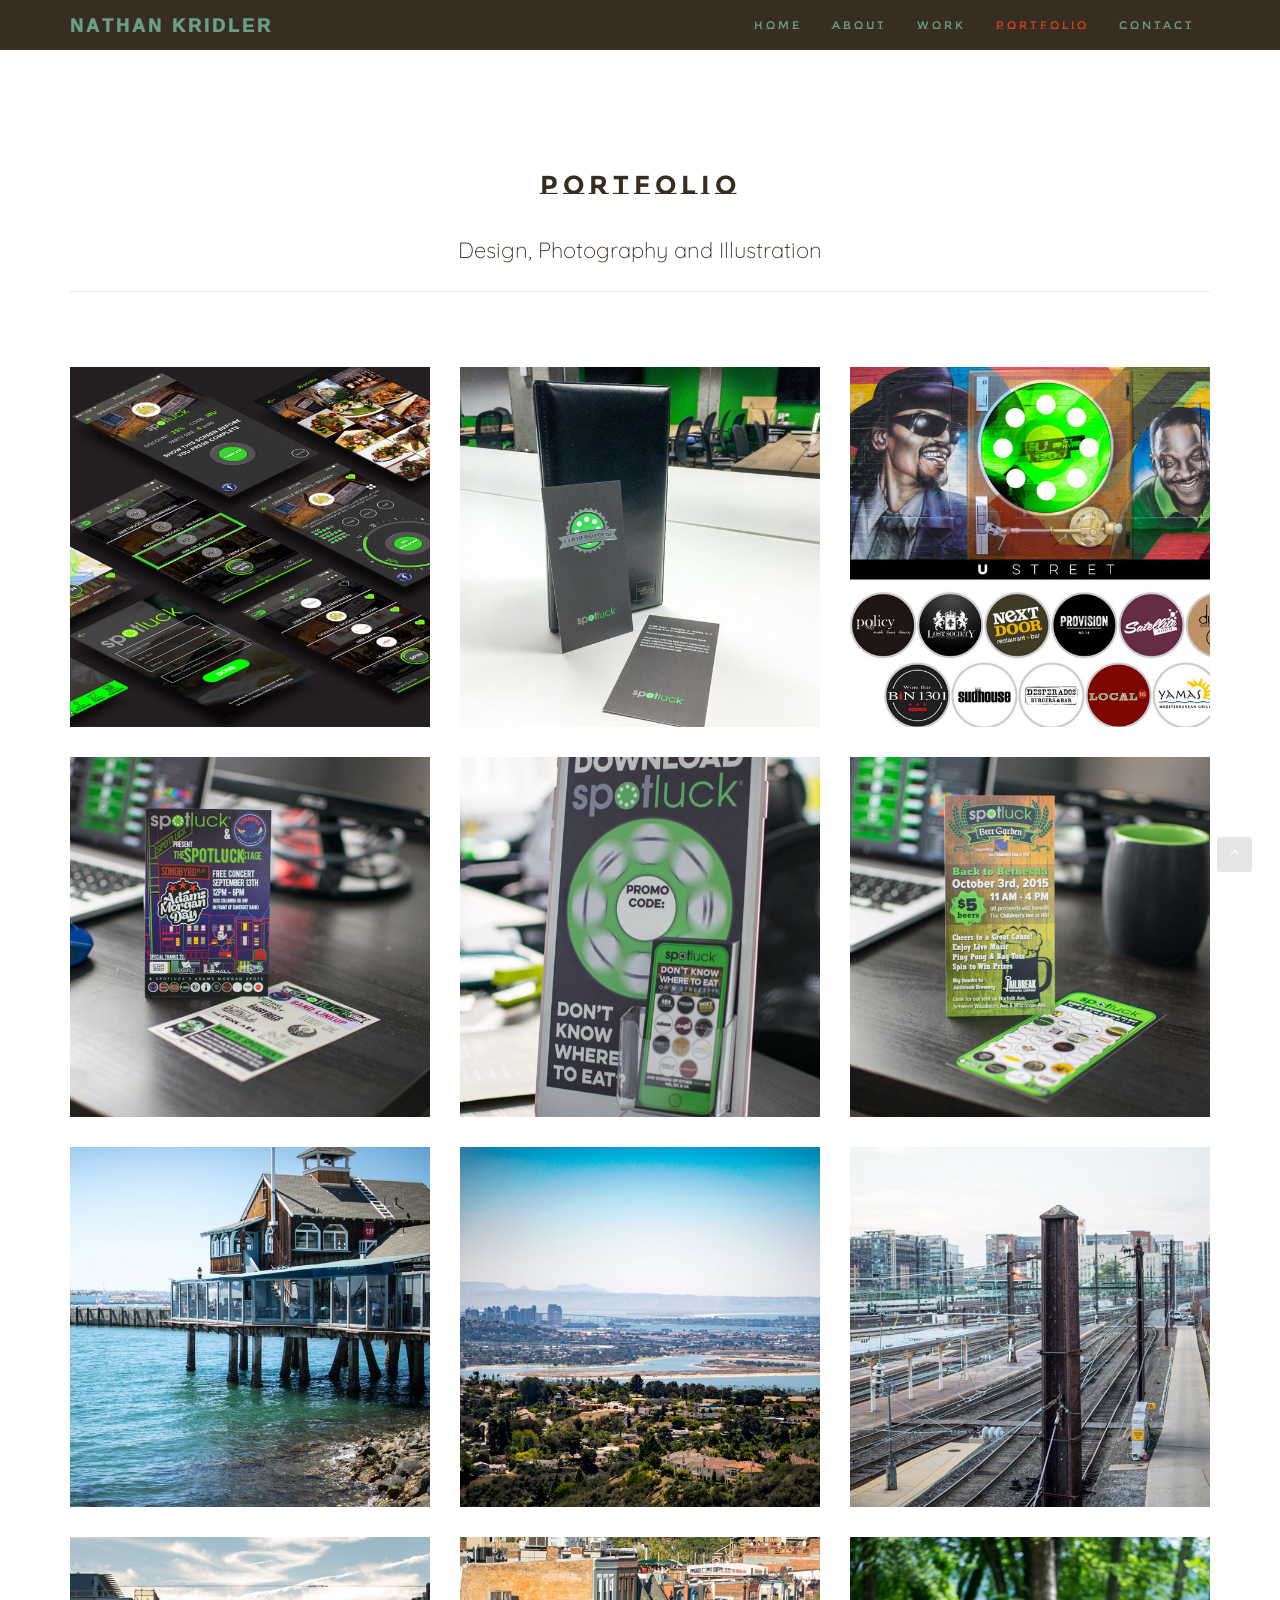
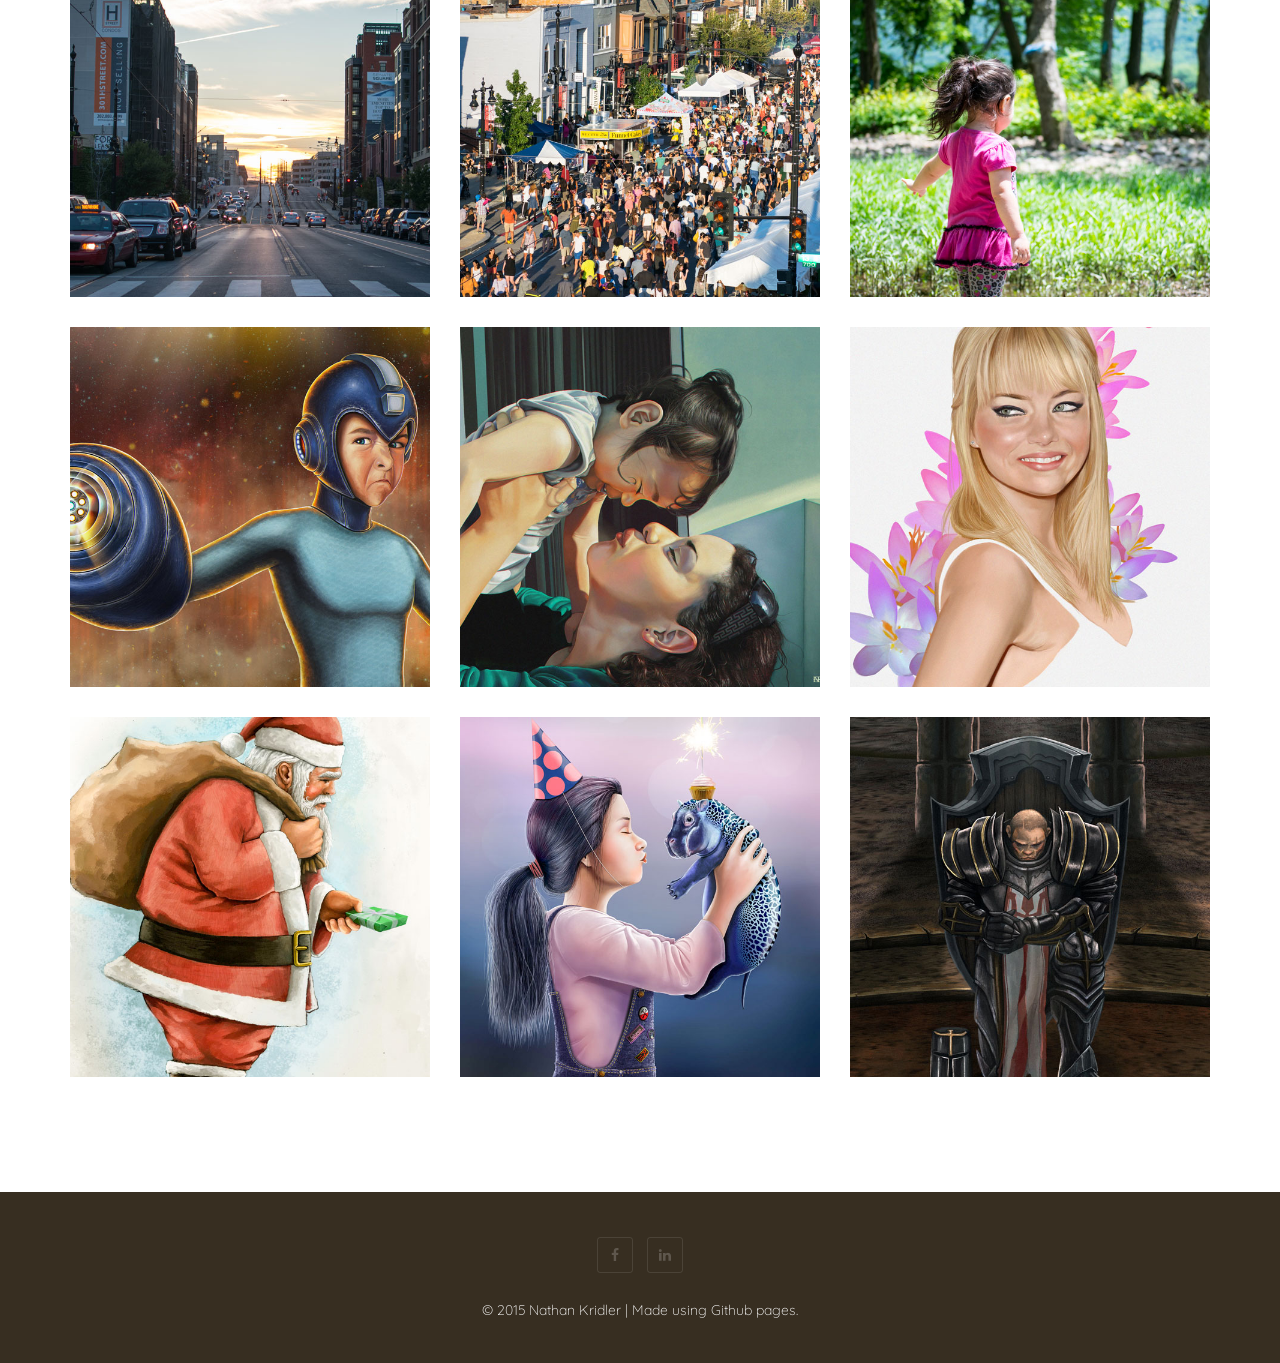
==== index.html @ 8529831c "update" ====
<!DOCTYPE html>
<html lang="en">
<head>
	<meta charset="UTF-8">
	<meta name="viewport" content="width=device-width, initial-scale=1.0">
	<meta name="description" content="">
	<meta name="author" content="">

	<title>Nathan Kridler – Creative Director</title>

	<!-- CSS -->
	<link href="assets/bootstrap/css/bootstrap.min.css" rel="stylesheet" media="screen">
  <link href="assets/css/lightbox.css" rel="stylesheet" media="screen">
	<link href="assets/css/font-awesome.min.css" rel="stylesheet" media="screen">
	<link href="assets/css/simple-line-icons.css" rel="stylesheet" media="screen">
	<link href="assets/css/animate.css" rel="stylesheet">
	
    
	<!-- Custom styles CSS -->
	<link href="assets/css/style.css" rel="stylesheet" media="screen">
  <script src="assets/js/modernizr.custom.js"></script>
    
    </style>   
</head>
<body>

	<!-- Preloader -->

	<div id="preloader">
		<div id="status"></div>
	</div>

	<!-- Home start -->


	<!-- Home end -->

	<!-- Navigation start -->

	<header class="header">

		<nav class="navbar navbar-custom" role="navigation">

			<div class="container">

				<div class="navbar-header">
					<button type="button" class="navbar-toggle" data-toggle="collapse" data-target="#custom-collapse">
						<span class="sr-only">Toggle navigation</span>
						<span class="icon-bar"></span>
						<span class="icon-bar"></span>
						<span class="icon-bar"></span>
					</button>
					<a class="navbar-brand" href="index.html">Nathan Kridler</a>
				</div>

				<div class="collapse navbar-collapse" id="custom-collapse">
					<ul class="nav navbar-nav navbar-right">
						<li><a href="index.html#home">Home</a></li>
                        <li><a href="index.html#services">About</a></li>
                        <li><a href="index.html#work">Work</a></li>
                        <li><a href="#portfolio">Portfolio</a></li>
                        <li><a href="index.html#calltoaction">Contact</a></li>
					</ul>
				</div>

			</div><!-- .container -->

		</nav>

	</header>

	<!-- Navigation end -->

    <!-- Body start -->
<section id="portfolio" class="pfblock">
        <div class="container">
            <div class="row">
                <div class="col-lg-12 text-center">
                    <h2 class="pfblock-title">Portfolio</h2>
                    <div class="pfblock-header wow fadeInUp">
                        <div class="pfblock-subtitle">
                            Design, Photography and Illustration    
                        </div>
                        <hr class="star-primary">
                    </div>
                </div>

            </div>
        </div>    
        <div class="container">
            <div class="row">
              <div class="col-xs-12 col-sm-6 col-md-4 portfolio">
                <a href="/assets/images/design-1.jpg" data-lightbox="gallery">
                <img src="/assets/images/design-1_thumbnail.jpg"></a>
              </div>
              <div class="col-xs-12 col-sm-6 col-md-4 portfolio">  
              <a href="/assets/images/design-2.jpg" data-lightbox="gallery">
                <img src="/assets/images/design-2_thumbnail.jpg"></a>
              </div>  
              <div class="col-xs-12 col-sm-6 col-md-4 portfolio">  
                <a href="/assets/images/design-3.jpg" data-lightbox="gallery">
                <img src="/assets/images/design-3_thumbnail.jpg"></a>
              </div>  
              <div class="col-xs-12 col-sm-6 col-md-4 portfolio">  
                <a href="/assets/images/design-4.jpg" data-lightbox="gallery">
                <img src="/assets/images/design-4_thumbnail.jpg"></a>
              </div>
              <div class="col-xs-12 col-sm-6 col-md-4 portfolio">
                <a href="/assets/images/design-5.jpg" data-lightbox="gallery">
                <img src="/assets/images/design-5_thumbnail.jpg"></a>
              </div>
              <div class="col-xs-12 col-sm-6 col-md-4 portfolio">
                <a href="/assets/images/design-6.jpg" data-lightbox="gallery">
                <img src="/assets/images/design-6_thumbnail.jpg"></a>
              </div>
              <div class="col-xs-12 col-sm-6 col-md-4 portfolio">
                <a href="/assets/images/photo-1.jpg" data-lightbox="gallery">
                <img src="/assets/images/photo-1_thumbnail.jpg"></a>
               </div> 
               <div class="col-xs-12 col-sm-6 col-md-4 portfolio">
                <a href="/assets/images/photo-2.jpg" data-lightbox="gallery">
                <img src="/assets/images/photo-2_thumbnail.jpg"></a>
               </div>
               <div class="col-xs-12 col-sm-6 col-md-4 portfolio">
               <a href="/assets/images/photo-3.jpg" data-lightbox="gallery">
               <img src="/assets/images/photo-3_thumbnail.jpg"></a>
               </div>
               <div class="col-xs-12 col-sm-6 col-md-4 portfolio">
                <a href="/assets/images/photo-4.jpg" data-lightbox="gallery">
                <img src="/assets/images/photo-4_thumbnail.jpg"></a>
               </div>
               <div class="col-xs-12 col-sm-6 col-md-4 portfolio">
                <a href="/assets/images/photo-5.jpg" data-lightbox="gallery">
                <img src="/assets/images/photo-5_thumbnail.jpg"></a>
                </div>
                <div class="col-xs-12 col-sm-6 col-md-4 portfolio">
                <a href="/assets/images/photo-6.jpg" data-lightbox="gallery">
                <img src="/assets/images/photo-6_thumbnail.jpg"></a>
                </div>
                <div class="col-xs-12 col-sm-6 col-md-4 portfolio">
                <a href="/assets/images/illustration-1.jpg" data-lightbox="gallery">
                <img src="/assets/images/illustration-1_thumbnail.jpg"></a>
                </div>
                <div class="col-xs-12 col-sm-6 col-md-4 portfolio">
                <a href="/assets/images/illustration-2.jpg" data-lightbox="gallery">
                <img src="/assets/images/illustration-2_thumbnail.jpg"></a>
                </div>
                <div class="col-xs-12 col-sm-6 col-md-4 portfolio">
                <a href="/assets/images/illustration-3.jpg" data-lightbox="gallery">
                <img src="/assets/images/illustration-3_thumbnail.jpg"></a>
                </div>
                <div class="col-xs-12 col-sm-6 col-md-4 portfolio">
                <a href="/assets/images/illustration-4.jpg" data-lightbox="gallery">
                <img src="/assets/images/illustration-4_thumbnail.jpg"></a>
                </div>
                <div class="col-xs-12 col-sm-6 col-md-4 portfolio">
                <a href="/assets/images/illustration-5.jpg" data-lightbox="gallery">
                <img src="/assets/images/illustration-5_thumbnail.jpg"></a>
                </div>
                <div class="col-xs-12 col-sm-6 col-md-4 portfolio">
                <a href="/assets/images/illustration-6.jpg" data-lightbox="gallery">
                <img src="/assets/images/illustration-6_thumbnail.jpg"></a>
                </div>
              </div>
            </div>  
        </div>
</section> 
    <!-- Body end -->
	<!-- Footer start -->

	<footer id="footer">
		<div class="container">
			<div class="row">

				<div class="col-sm-12">

					<ul class="social-links">
						<li><a href="https://www.facebook.com/nathan.kridler" class="wow fadeInUp"target="blank"><i class="fa fa-facebook"></i></a></li>
						<li><a href="https://www.linkedin.com/pub/nathan-kridler/31/a87/1a7" class="wow fadeInUp" data-wow-delay=".1s" target="blank"><i class="fa fa-linkedin"></i></a></li>
						
				    </ul>

					
                    <p class="copyright">
                        © 2015 Nathan Kridler | Made using Github pages. 
					</p>

				</div>

			</div><!-- .row -->
		</div><!-- .container -->
	</footer>

	<!-- Footer end -->

	<!-- Scroll to top -->

	<div class="scroll-up">
		<a href="#portfolio"><i class="fa fa-angle-up"></i></a>
	</div>
    
    <!-- Scroll to top end-->

	<!-- Javascript files -->
    
	<script src="assets/js/jquery-1.11.1.min.js"></script>
	<script src="assets/bootstrap/js/bootstrap.min.js"></script>
	<script src="assets/js/jquery.parallax-1.1.3.js"></script>
	<script src="assets/js/imagesloaded.pkgd.js"></script>
	<script src="assets/js/jquery.sticky.js"></script>
	<script src="assets/js/smoothscroll.js"></script>
	<script src="assets/js/wow.min.js"></script>
  <script src="assets/js/jquery.easypiechart.js"></script>
  <script src="assets/js/waypoints.min.js"></script>
  <script src="assets/js/jquery.cbpQTRotator.js"></script>
	<script src="assets/js/custom.js"></script>
  <script src="assets/js/lightbox.js"></script>
    
</body>
</html>
---- assets/css/simple-line-icons.css ----
@font-face {
	font-family: 'Simple-Line-Icons';
	src:url('../fonts/Simple-Line-Icons.eot');
	src:url('../fonts/Simple-Line-Icons.eot?#iefix') format('embedded-opentype'),
		url('../fonts/Simple-Line-Icons.woff') format('woff'),
		url('../fonts/Simple-Line-Icons.ttf') format('truetype'),
		url('../fonts/Simple-Line-Icons.svg#Simple-Line-Icons') format('svg');
	font-weight: normal;
	font-style: normal;
}

/* Use the following CSS code if you want to use data attributes for inserting your icons */
[data-icon]:before {
	font-family: 'Simple-Line-Icons';
	content: attr(data-icon);
	speak: none;
	font-weight: normal;
	font-variant: normal;
	text-transform: none;
	line-height: 1;
	-webkit-font-smoothing: antialiased;
	-moz-osx-font-smoothing: grayscale;
}

/* Use the following CSS code if you want to have a class per icon */
/*
Instead of a list of all class selectors,
you can use the generic selector below, but it's slower:
[class*="icon-"] {
*/
.icon-user-female, .icon-user-follow, .icon-user-following, .icon-user-unfollow, .icon-trophy, .icon-screen-smartphone, .icon-screen-desktop, .icon-plane, .icon-notebook, .icon-moustache, .icon-mouse, .icon-magnet, .icon-energy, .icon-emoticon-smile, .icon-disc, .icon-cursor-move, .icon-crop, .icon-credit-card, .icon-chemistry, .icon-user, .icon-speedometer, .icon-social-youtube, .icon-social-twitter, .icon-social-tumblr, .icon-social-facebook, .icon-social-dropbox, .icon-social-dribbble, .icon-shield, .icon-screen-tablet, .icon-magic-wand, .icon-hourglass, .icon-graduation, .icon-ghost, .icon-game-controller, .icon-fire, .icon-eyeglasses, .icon-envelope-open, .icon-envelope-letter, .icon-bell, .icon-badge, .icon-anchor, .icon-wallet, .icon-vector, .icon-speech, .icon-puzzle, .icon-printer, .icon-present, .icon-playlist, .icon-pin, .icon-picture, .icon-map, .icon-layers, .icon-handbag, .icon-globe-alt, .icon-globe, .icon-frame, .icon-folder-alt, .icon-film, .icon-feed, .icon-earphones-alt, .icon-earphones, .icon-drop, .icon-drawer, .icon-docs, .icon-directions, .icon-direction, .icon-diamond, .icon-cup, .icon-compass, .icon-call-out, .icon-call-in, .icon-call-end, .icon-calculator, .icon-bubbles, .icon-briefcase, .icon-book-open, .icon-basket-loaded, .icon-basket, .icon-bag, .icon-action-undo, .icon-action-redo, .icon-wrench, .icon-umbrella, .icon-trash, .icon-tag, .icon-support, .icon-size-fullscreen, .icon-size-actual, .icon-shuffle, .icon-share-alt, .icon-share, .icon-rocket, .icon-question, .icon-pie-chart, .icon-pencil, .icon-note, .icon-music-tone-alt, .icon-music-tone, .icon-microphone, .icon-loop, .icon-logout, .icon-login, .icon-list, .icon-like, .icon-home, .icon-grid, .icon-graph, .icon-equalizer, .icon-dislike, .icon-cursor, .icon-control-start, .icon-control-rewind, .icon-control-play, .icon-control-pause, .icon-control-forward, .icon-control-end, .icon-calendar, .icon-bulb, .icon-bar-chart, .icon-arrow-up, .icon-arrow-right, .icon-arrow-left, .icon-arrow-down, .icon-ban, .icon-bubble, .icon-camcorder, .icon-camera, .icon-check, .icon-clock, .icon-close, .icon-cloud-download, .icon-cloud-upload, .icon-doc, .icon-envelope, .icon-eye, .icon-flag, .icon-folder, .icon-heart, .icon-info, .icon-key, .icon-link, .icon-lock, .icon-lock-open, .icon-magnifier, .icon-magnifier-add, .icon-magnifier-remove, .icon-paper-clip, .icon-paper-plane, .icon-plus, .icon-pointer, .icon-power, .icon-refresh, .icon-reload, .icon-settings, .icon-star, .icon-symbol-female, .icon-symbol-male, .icon-target, .icon-volume-1, .icon-volume-2, .icon-volume-off, .icon-users {
	font-family: 'Simple-Line-Icons';
	speak: none;
	font-style: normal;
	font-weight: normal;
	font-variant: normal;
	text-transform: none;
	line-height: 1;
	-webkit-font-smoothing: antialiased;
}
.icon-user-female:before {
	content: "\e000";
}
.icon-user-follow:before {
	content: "\e002";
}
.icon-user-following:before {
	content: "\e003";
}
.icon-user-unfollow:before {
	content: "\e004";
}
.icon-trophy:before {
	content: "\e006";
}
.icon-screen-smartphone:before {
	content: "\e010";
}
.icon-screen-desktop:before {
	content: "\e011";
}
.icon-plane:before {
	content: "\e012";
}
.icon-notebook:before {
	content: "\e013";
}
.icon-moustache:before {
	content: "\e014";
}
.icon-mouse:before {
	content: "\e015";
}
.icon-magnet:before {
	content: "\e016";
}
.icon-energy:before {
	content: "\e020";
}
.icon-emoticon-smile:before {
	content: "\e021";
}
.icon-disc:before {
	content: "\e022";
}
.icon-cursor-move:before {
	content: "\e023";
}
.icon-crop:before {
	content: "\e024";
}
.icon-credit-card:before {
	content: "\e025";
}
.icon-chemistry:before {
	content: "\e026";
}
.icon-user:before {
	content: "\e005";
}
.icon-speedometer:before {
	content: "\e007";
}
.icon-social-youtube:before {
	content: "\e008";
}
.icon-social-twitter:before {
	content: "\e009";
}
.icon-social-tumblr:before {
	content: "\e00a";
}
.icon-social-facebook:before {
	content: "\e00b";
}
.icon-social-dropbox:before {
	content: "\e00c";
}
.icon-social-dribbble:before {
	content: "\e00d";
}
.icon-shield:before {
	content: "\e00e";
}
.icon-screen-tablet:before {
	content: "\e00f";
}
.icon-magic-wand:before {
	content: "\e017";
}
.icon-hourglass:before {
	content: "\e018";
}
.icon-graduation:before {
	content: "\e019";
}
.icon-ghost:before {
	content: "\e01a";
}
.icon-game-controller:before {
	content: "\e01b";
}
.icon-fire:before {
	content: "\e01c";
}
.icon-eyeglasses:before {
	content: "\e01d";
}
.icon-envelope-open:before {
	content: "\e01e";
}
.icon-envelope-letter:before {
	content: "\e01f";
}
.icon-bell:before {
	content: "\e027";
}
.icon-badge:before {
	content: "\e028";
}
.icon-anchor:before {
	content: "\e029";
}
.icon-wallet:before {
	content: "\e02a";
}
.icon-vector:before {
	content: "\e02b";
}
.icon-speech:before {
	content: "\e02c";
}
.icon-puzzle:before {
	content: "\e02d";
}
.icon-printer:before {
	content: "\e02e";
}
.icon-present:before {
	content: "\e02f";
}
.icon-playlist:before {
	content: "\e030";
}
.icon-pin:before {
	content: "\e031";
}
.icon-picture:before {
	content: "\e032";
}
.icon-map:before {
	content: "\e033";
}
.icon-layers:before {
	content: "\e034";
}
.icon-handbag:before {
	content: "\e035";
}
.icon-globe-alt:before {
	content: "\e036";
}
.icon-globe:before {
	content: "\e037";
}
.icon-frame:before {
	content: "\e038";
}
.icon-folder-alt:before {
	content: "\e039";
}
.icon-film:before {
	content: "\e03a";
}
.icon-feed:before {
	content: "\e03b";
}
.icon-earphones-alt:before {
	content: "\e03c";
}
.icon-earphones:before {
	content: "\e03d";
}
.icon-drop:before {
	content: "\e03e";
}
.icon-drawer:before {
	content: "\e03f";
}
.icon-docs:before {
	content: "\e040";
}
.icon-directions:before {
	content: "\e041";
}
.icon-direction:before {
	content: "\e042";
}
.icon-diamond:before {
	content: "\e043";
}
.icon-cup:before {
	content: "\e044";
}
.icon-compass:before {
	content: "\e045";
}
.icon-call-out:before {
	content: "\e046";
}
.icon-call-in:before {
	content: "\e047";
}
.icon-call-end:before {
	content: "\e048";
}
.icon-calculator:before {
	content: "\e049";
}
.icon-bubbles:before {
	content: "\e04a";
}
.icon-briefcase:before {
	content: "\e04b";
}
.icon-book-open:before {
	content: "\e04c";
}
.icon-basket-loaded:before {
	content: "\e04d";
}
.icon-basket:before {
	content: "\e04e";
}
.icon-bag:before {
	content: "\e04f";
}
.icon-action-undo:before {
	content: "\e050";
}
.icon-action-redo:before {
	content: "\e051";
}
.icon-wrench:before {
	content: "\e052";
}
.icon-umbrella:before {
	content: "\e053";
}
.icon-trash:before {
	content: "\e054";
}
.icon-tag:before {
	content: "\e055";
}
.icon-support:before {
	content: "\e056";
}
.icon-size-fullscreen:before {
	content: "\e057";
}
.icon-size-actual:before {
	content: "\e058";
}
.icon-shuffle:before {
	content: "\e059";
}
.icon-share-alt:before {
	content: "\e05a";
}
.icon-share:before {
	content: "\e05b";
}
.icon-rocket:before {
	content: "\e05c";
}
.icon-question:before {
	content: "\e05d";
}
.icon-pie-chart:before {
	content: "\e05e";
}
.icon-pencil:before {
	content: "\e05f";
}
.icon-note:before {
	content: "\e060";
}
.icon-music-tone-alt:before {
	content: "\e061";
}
.icon-music-tone:before {
	content: "\e062";
}
.icon-microphone:before {
	content: "\e063";
}
.icon-loop:before {
	content: "\e064";
}
.icon-logout:before {
	content: "\e065";
}
.icon-login:before {
	content: "\e066";
}
.icon-list:before {
	content: "\e067";
}
.icon-like:before {
	content: "\e068";
}
.icon-home:before {
	content: "\e069";
}
.icon-grid:before {
	content: "\e06a";
}
.icon-graph:before {
	content: "\e06b";
}
.icon-equalizer:before {
	content: "\e06c";
}
.icon-dislike:before {
	content: "\e06d";
}
.icon-cursor:before {
	content: "\e06e";
}
.icon-control-start:before {
	content: "\e06f";
}
.icon-control-rewind:before {
	content: "\e070";
}
.icon-control-play:before {
	content: "\e071";
}
.icon-control-pause:before {
	content: "\e072";
}
.icon-control-forward:before {
	content: "\e073";
}
.icon-control-end:before {
	content: "\e074";
}
.icon-calendar:before {
	content: "\e075";
}
.icon-bulb:before {
	content: "\e076";
}
.icon-bar-chart:before {
	content: "\e077";
}
.icon-arrow-up:before {
	content: "\e078";
}
.icon-arrow-right:before {
	content: "\e079";
}
.icon-arrow-left:before {
	content: "\e07a";
}
.icon-arrow-down:before {
	content: "\e07b";
}
.icon-ban:before {
	content: "\e07c";
}
.icon-bubble:before {
	content: "\e07d";
}
.icon-camcorder:before {
	content: "\e07e";
}
.icon-camera:before {
	content: "\e07f";
}
.icon-check:before {
	content: "\e080";
}
.icon-clock:before {
	content: "\e081";
}
.icon-close:before {
	content: "\e082";
}
.icon-cloud-download:before {
	content: "\e083";
}
.icon-cloud-upload:before {
	content: "\e084";
}
.icon-doc:before {
	content: "\e085";
}
.icon-envelope:before {
	content: "\e086";
}
.icon-eye:before {
	content: "\e087";
}
.icon-flag:before {
	content: "\e088";
}
.icon-folder:before {
	content: "\e089";
}
.icon-heart:before {
	content: "\e08a";
}
.icon-info:before {
	content: "\e08b";
}
.icon-key:before {
	content: "\e08c";
}
.icon-link:before {
	content: "\e08d";
}
.icon-lock:before {
	content: "\e08e";
}
.icon-lock-open:before {
	content: "\e08f";
}
.icon-magnifier:before {
	content: "\e090";
}
.icon-magnifier-add:before {
	content: "\e091";
}
.icon-magnifier-remove:before {
	content: "\e092";
}
.icon-paper-clip:before {
	content: "\e093";
}
.icon-paper-plane:before {
	content: "\e094";
}
.icon-plus:before {
	content: "\e095";
}
.icon-pointer:before {
	content: "\e096";
}
.icon-power:before {
	content: "\e097";
}
.icon-refresh:before {
	content: "\e098";
}
.icon-reload:before {
	content: "\e099";
}
.icon-settings:before {
	content: "\e09a";
}
.icon-star:before {
	content: "\e09b";
}
.icon-symbol-female:before {
	content: "\e09c";
}
.icon-symbol-male:before {
	content: "\e09d";
}
.icon-target:before {
	content: "\e09e";
}
.icon-volume-1:before {
	content: "\e09f";
}
.icon-volume-2:before {
	content: "\e0a0";
}
.icon-volume-off:before {
	content: "\e0a1";
}
.icon-users:before {
	content: "\e001";
}
---- assets/css/style.css ----
@import url(http://fonts.googleapis.com/css?family=Raleway:400,300,500,700,800);
@import url(https://fonts.googleapis.com/css?family=Ramabhadra);
@import url(https://fonts.googleapis.com/css?family=Montserrat+Subrayada:400,700);
@import url(https://fonts.googleapis.com/css?family=Quicksand:400,300,700);

/*!
 * Clean v2.0.0
 * Homepage: http://scripteden.com
 * Copyright 2015 Script Eden
 * Licensed under MIT
*/

body {
	font: 300 14px/1.8 'Quicksand', sans-serif;
	color: #666;
	overflow-x: hidden;

}

img {
	max-width: 100%;
	height: auto;
}

a {
	color: #D8401B;

}

a:hover {
	text-decoration: none;
	color: #D8401B;
}

/* ---------------------------------------------- /*
 * Transition elsements
/* ---------------------------------------------- */


.navbar a,
.form-control {
	-webkit-transition: all 0.4s ease-in-out 0s;
	   -moz-transition: all 0.4s ease-in-out 0s;
		-ms-transition: all 0.4s ease-in-out 0s;
		 -o-transition: all 0.4s ease-in-out 0s;
			transition: all 0.4s ease-in-out 0s;
}

a,
.btn {
	-webkit-transition: all 0.125s ease-in-out 0s;
	   -moz-transition: all 0.125s ease-in-out 0s;
		-ms-transition: all 0.125s ease-in-out 0s;
		 -o-transition: all 0.125s ease-in-out 0s;
			transition: all 0.125s ease-in-out 0s;
}

/* ---------------------------------------------- /*
 * Reset box-shadow
/* ---------------------------------------------- */

.btn,
.form-control,
.form-control:hover,
.form-control:focus,
.navbar-custom .dropdown-menu {
	-webkit-box-shadow: none;
			box-shadow: none;
}

/* ---------------------------------------------- /*
 * Typography
/* ---------------------------------------------- */

h1, h2, h3, h4, h5, h6 {
	font: 700 40px/1.2 Ramabhadra, sans-serif;
	text-transform: uppercase;
	letter-spacing: 5px;
	margin: 5px 0 5px;
	color: #222;
}

h2 {
	font-size: 26px;
	margin: 0 0 30px;
}

h3 {
	font-size: 16px;
	letter-spacing: 1px;
	margin: 0 0 5px;
}

h4 {
	font-size: 12px;
	letter-spacing: 1px;
}

h5 {
	font-size: 12px;
	letter-spacing: 1px;
	font-weight: 400;
}

h6 {
	font-size: 11px;
	letter-spacing: 1px;
	font-weight: 400;
}

/* ---------------------------------------------- /*
 * Reset border-radius
/* ---------------------------------------------- */

.btn,
.iconbox,
.progress,
#filter li,
.scroll-up a,
.form-control,
.input-group-addon {
	-webkit-border-radius: 3px;
	   -moz-border-radius: 3px;
		 -o-border-radius: 3px;
			border-radius: 3px;
}


/* ---------------------------------------------- /*
 * Input-group
/* ---------------------------------------------- */

.input-group .form-control {
	z-index: auto;
}

.input-group-addon {
	background: #D8E1E4;
	border: 2px solid #D8E1E4;
	padding: 6px 15px;
	font-weight: 700;
}

/* ---------------------------------------------- /*
 * Inputs styles
/* ---------------------------------------------- */

.form-control {
	background: #FFF;
	border: 1px solid #D8E1E4;
	font-size: 12px;
	padding: 0 15px;
}

.form-control:focus{
    border-color: rgba(135, 135, 135, 0.7);
}

.input-lg,
.form-horizontal .form-group-lg .form-control {
	height: 38px;
	font-size: 13px;
}

.input-sm,
.form-horizontal .form-group-sm .form-control {
	font-size: 11px;
	height: 30px;
}

textarea.form-control {
	padding: 15px;
    max-width: 100%;
    min-width: 100%;
}

/* ---------------------------------------------- /*
 * Custom button style
/* ---------------------------------------------- */

.btn {
	font-family: Quicksand, sans-serif;
	text-transform: uppercase;
	letter-spacing: 1px;
	font-size: 13px;
	padding: 8px 26px;
	border: 0;
}

.btn:o,
.btn:focus,
.btn:active,
.btn.active {
	outline: inherit !important;
}

/* Button size */

.btn-lg,
.btn-group-lg > .btn {
	padding: 10px 25px;
	font-size: 13px;
    background: rgba(17, 17, 17, 0.8);
    color: #fff;
}
.btn-lg:hover,
.btn-group-lg > .btn:hover{
    background: rgba(17, 17, 17, 1.8);
    color: #fff;
}

.btn-sm,
.btn-group-sm > .btn {
	padding: 6px 25px;
	font-size: 11px;
}

.btn-xs,
.btn-group-xs > .btn {
	padding: 5px 25px;
	font-size: 10px;
}

.btn .icon-before {
	margin-right: 6px;
}

.btn .icon-after {
	margin-left: 6px;
}

/* ---------------------------------------------- /*
 * General Styles
/* ---------------------------------------------- */

.pfblock {
	padding: 120px 0 100px;
}

.pfblock-gray {
	background: #f5f5f5;
}

.pfblock-image {
	padding: 0;
}

.calltoaction h1,
.calltoaction h2,
.calltoaction h3,
.calltoaction h4,
.calltoaction h5,
.calltoaction h6,
.pfblock-image,
.pfblock-image h1,
.pfblock-image h2,
.pfblock-image h3,
.pfblock-image h4,
.pfblock-image h5,
.pfblock-image h6 {
	color: #fff;
}

.pfblock-header {
	text-align: center;
	margin: 0 0 60px;
}

.pfblock-header-left {
	text-align: left;
}

.pfblock-header-left .pfblock-line {
	width: inherit;
	margin: 30px 0;
}

.pfblock-title2:hover{
	color: #D8401B;
}
.pfblock-title2{
    font-weight: 800;
    color:#372E21;
    font-family: Montserrat Subrayada;
}
.pfblock-title{
    font-weight: 800;
    color:#372E21;
    font-family: Montserrat Subrayada;
}

.pfblock-subtitle {
	font-family: Quicksand, "Times New Roman", Times, sans-serif;
	font-style: normal;
	font-size: 22px;
	color: #372E21;
}

.pfblock-line {
	background: rgba(135, 135, 135, 0.5);
	width: 100px;
	height: 1px;
	margin: 30px auto;
}

.pfblock-icon {
	font-size: 32px;
}
.calltoaction *{
    text-align: center;
}
.calltoaction {
    background: url(../images/cover.jpg);
	background-color: #222;
	background-repeat: no-repeat;
	background-position: 0 0;
	-webkit-background-size: cover;
	   -moz-background-size: cover;
		 -o-background-size: cover;
			background-size: cover;
	padding: 50px 0;
	color: #999;
}

.calltoaction h2 {
	font-size: 20px;
	letter-spacing: 1px;
	margin-bottom: 5px;
}

.calltoaction-decription{
    padding-top: 20px;
    padding-bottom: 30px;
    font-size: 20px;
    color: #fff;
}

.calltoaction-btn {
	text-align: center;
}

.calltoaction-btn > .btn {
    background: rgba(255, 255, 255, .8);
    color: #111;
	margin-top: 5px;
	margin-bottom: 5px;
}
.calltoaction-btn > .btn:hover{
    background: #fff;
}

.long-down {
	margin-bottom: 40px;
}

.portfolio {
	padding-top: 15px;
	padding-bottom: 15px;
}
/* ---------------------------------------------- /*
 * Home
/* ---------------------------------------------- */

#home {
	background: url(../images/cover.jpg);
	background-color: #222;
	background-attachment: fixed;
	background-repeat: no-repeat;
	background-position: 50% 50%;
	-webkit-background-size: cover;
	   -moz-background-size: cover;
		 -o-background-size: cover;
			background-size: cover;
	padding: 0;
}

.home-overlay {
    background-color: rgba(44, 62, 80, 0.3);
    background-image: url("../images/pattern.png");
    background-repeat: repeat;
    height: 100%;
    left: 0;
    position: absolute;
    top: 0;
    width: 100%;
    z-index: 0;
}

.intro {
	position: absolute;
	width: 100%;
	top: 50%;
	left: 0;
	text-align: center;
	-webkit-transform: translate(0%, -50%);
	   -moz-transform: translate(0%, -50%);
		-ms-transform: translate(0%, -50%);
		 -o-transform: translate(0%, -50%);
			transform: translate(0%, -50%);
	padding: 0 15px;
}

.intro h1{
    font-weight: 800;
}

.start {
	font-family: Quicksand, "Times New Roman", Times, sans-serif;
	font-size: 16px;
	font-style: normal;
	text-transform: none;
	margin: 15px 0;
}

/* ---------------------------------------------- /*
 * Servise
/* ---------------------------------------------- */

.iconbox {
	background: #C6E0B6;
	text-align: center;
	padding: 40px 20px;
	margin: 0 0 20px;
}

.iconbox-icon {
	margin: 0 0 15px;
	font-size: 32px;
	color: #372E21;
}

.iconbox-title {
	color:#372E21;
	margin: 0 0 15px;
	padding: 0;
	font-family: Montserrat Subrayada;
}
.iconbox-text {
	font-family:'Quicksand:700', sans-serif;
	color:#372E21;
}

/* ---------------------------------------------- /*
 * Skills
/* ---------------------------------------------- */

.chart {
    display: inline-block;
    height: 140px;
    margin: 50px 0;
    position: relative;
    text-align: center;
    width: 140px;
}
.chart canvas {
    left: 0;
    position: absolute;
    top: 0;
}
.percent {
    display: inline-block;
    font-size: 25px;
    font-weight: 300;
    line-height: 140px;
    z-index: 2;
}
.percent:after {
    content: "%";
    font-size: 50%;
    margin-left: 0.1em;
}

/* ---------------------------------------------- /*
 * Contact
/* ---------------------------------------------- */

.ajax-response {
	text-align: center;
}

/* ---------------------------------------------- /*
 * Footer
/* ---------------------------------------------- */

#footer {
	background: #372E21;
	text-align: center;
	padding: 40px 0;
	color: #FFF;
}

.copyright {
	margin: 0;
}

.copyright a{
    border-bottom: 1px dotted #fff;
}

#footer span{
    animation-iteration-count: infinite;
    -webkit-animation-iteration-count: infinite;
    color: #ff5252;
}

.social-links {
	list-style: none;
	padding: 0;
	margin: 0 0 20px;
}

.social-links li {
	display: inline-block;
	margin: 5px;
}

.social-links a {
	width: 36px;
	height: 36px;
	display: block;
	line-height: 35px;
	text-align: center;
	border: 1px solid rgba(255, 255, 255, .1);
	-webkit-border-radius: 3px;
	   -moz-border-radius: 3px;
			border-radius: 3px;
	font-size: 14px;
	color: rgba(255, 255, 255, .2);
}

.social-links a:hover {
	border: 1px solid rgba(255, 255, 255, .5);
	color: rgba(255, 255, 255, .8);
}

/* ---------------------------------------------- /*
 * Navigation
/* ---------------------------------------------- */

.header {
	
	position: relative;
	width: 100%;
	z-index: 998;
}

.navbar-custom {
	border: 0;
	border-radius: 0;
	margin: 0;
	text-transform: uppercase;
	font-family: Montserrat Subrayada;
}

.navbar-custom,
.navbar-custom .dropdown-menu {
	background: #372E21;
	padding: 0;
}

.navbar-brand{
	color: #6AA085;
	font-size: 10px;
	letter-spacing: 3px;
}
.navbar-custom ,
.navbar-custom .navbar-nav > li > a,
.navbar-custom .navbar-nav .dropdown-menu > li > a {
	font-size: 11px;
	letter-spacing: 3px;
	color: #6AA085;
}

.navbar-custom .nav li.active,
.navbar-custom .nav li a:hover,
.navbar-custom .nav li a:focus,
.navbar-custom .navbar-nav > li.active a {
	background: none;
	outline: 0;
	color: #D8401B;
}

.navbar-custom .navbar-brand {
	font-weight: 700;
	font-size: 18px;
    font-family: Ramabhadra;
}

.navbar-custom .dropdown-menu {
	border: 0;
	border-top: 2px solid #E7746F;
	border-radius: 0;
}

.navbar-custom .dropdown-menu > li > a {
	padding: 10px 20px;
}

.navbar-custom .nav .open > a,
.navbar-custom .dropdown-menu > li > a:hover,
.navbar-custom .dropdown-menu > li > a:focus {
	background: #f5f5f5;
}

.navbar-custom .navbar-toggle .icon-bar {
	background: #D8401B;
}

/* ---------------------------------------------- /*
 * Scroll to top
/* ---------------------------------------------- */

.scroll-up {
	position: fixed;
	display: none;
	z-index: 999;
	bottom: 2em;
	right: 2em;
}

.scroll-up a {
	background-color: rgba(135, 135, 135, 0.5);
	display: block;
	width: 35px;
	height: 35px;
	text-align: center;
	color: #fff;
	font-size: 15px;
	line-height: 30px;
}

.scroll-up a:hover,
.scroll-up a:active {
	background-color: rgba(235, 235, 235, .8);
	color: #e7746f;
}

/* ---------------------------------------------- /*
 *Scroll Down
/* ---------------------------------------------- */

.scroll-down {
	position: absolute;
	left: 50%;
	bottom: 40px;
	border: 2px solid #fff;
	border-radius: 50%;
	height: 50px;
	width: 50px;
	margin-left: -15px;
	display: block;
	z-index: 10;
    text-align: center;
}

.scroll-down span{
    position: relative;
    color: #fff;
    -webkit-animation-name: drop;
	-webkit-animation-duration: 1s;
	-webkit-animation-timing-function: linear;
	-webkit-animation-delay: 0s;
	-webkit-animation-iteration-count: infinite;
	-webkit-animation-play-state: running;
	animation-name: drop;
	animation-duration: 1s;
	animation-timing-function: linear;
	animation-delay: 0s;
	animation-iteration-count: infinite;
	animation-play-state: running;
}

@-webkit-keyframes drop	{
	0%   { top:0px;  opacity: 0;}
	30%  { top:10px; opacity: 1;}
	100% { top:25px; opacity: 0;}
}

@keyframes drop	{
	0%   { top:0px;  opacity: 0;}
	30%  { top:10px; opacity: 1;}
	100% { top:25px; opacity: 0;}
}

/* ---------------------------------------------- /*
 * Preloader
/* ---------------------------------------------- */

#preloader {
	background: #FFF;
	bottom: 0;
	left: 0;
	position: fixed;
	right: 0;
	top: 0;
	z-index: 9999;
}

#status {
	background-image: url(../images/preloader.gif);
	background-position: center;
	background-repeat: no-repeat;
	height: 200px;
	left: 50%;
	margin: -100px 0 0 -100px;
	position: absolute;
	top: 50%;
	width: 200px;
}

/* ---------------------------------------------- /*
 * Media
/* ---------------------------------------------- */

@media (max-width: 767px) {

	.calltoaction {
		text-align: center;
	}

}

@media (max-width: 480px) {

	h1 {
		font-size: 34px;
		letter-spacing: 3px;
	}

	h2 {
		font-size: 22px;
		margin: 0 0 30px;
		letter-spacing: 3px;
	}

}


/*--------------------------------*/
/***** Portfolio Common style *****/
/*--------------------------------*/

.grid {
	position: relative;
	clear: both;
	margin: 0 auto;
	padding: 1em 0 4em;
	max-width: 100%;
	list-style: none;
	text-align: center;
}

.grid h2{
    font-size: 20px;
}

.grid figure {
	position: relative;
	float: left;
	overflow: hidden;
	margin: 10px 1%;
	min-width: 100%;
	max-width: 100%;
	height: auto;
	background: #3085a3;
	text-align: center;
	cursor: pointer;
}

.grid figure img {
	position: relative;
	display: block;
	min-height: auto;
	max-width: 100%;
	opacity: 0.8;
}

.grid figure figcaption {
	padding: 2em;
	color: #fff;
	text-transform: uppercase;
	font-size: 1.25em;
	-webkit-backface-visibility: hidden;
	backface-visibility: hidden;
}

.grid figure figcaption::before,
.grid figure figcaption::after {
	pointer-events: none;
}

.grid figure figcaption,
.grid figure figcaption > a {
	position: absolute;
	top: 0;
	left: 0;
	width: 100%;
	height: 100%;
}

/* Anchor will cover the whole item by default */
/* For some effects it will show as a button */
.grid figure figcaption > a {
	z-index: 1000;
	text-indent: 200%;
	white-space: nowrap;
	font-size: 0;
	opacity: 0;
}

.grid figure h2 {
	word-spacing: -0.15em;
	font-weight: 300;
}

.grid figure h2 span {
	font-weight: 800;
}

.grid figure h2,
.grid figure p {
	margin: 0;
}

.grid figure p {
	letter-spacing: 1px;
	font-size: 68.5%;
}

/*---------------*/
/***** Bubba *****/
/*---------------*/

figure.effect-bubba {
	background: #2C3C4F;
}

figure.effect-bubba img {
	opacity: 0.7;
	-webkit-transition: opacity 0.35s;
	transition: opacity 0.35s;
}

figure.effect-bubba:hover img {
	opacity: 0.4;
}

figure.effect-bubba figcaption::before,
figure.effect-bubba figcaption::after {
	position: absolute;
	top: 30px;
	right: 30px;
	bottom: 30px;
	left: 30px;
	content: '';
	opacity: 0;
	-webkit-transition: opacity 0.35s, -webkit-transform 0.35s;
	transition: opacity 0.35s, transform 0.35s;
}

figure.effect-bubba figcaption::before {
	
	-webkit-transform: scale(0,1);
	transform: scale(0,1);
}

figure.effect-bubba figcaption::after {
	
	-webkit-transform: scale(1,0);
	transform: scale(1,0);
}

figure.effect-bubba h2 {
	padding-top: 10%;
	-webkit-transition: -webkit-transform 0.35s;
	transition: transform 0.35s;
	-webkit-transform: translate3d(0,-20px,0);
	transform: translate3d(0,-20px,0);
    color: #fff;
}

figure.effect-bubba p {
	padding: 20px 2.5em;
	opacity: 0;
	-webkit-transition: opacity 0.35s, -webkit-transform 0.35s;
	transition: opacity 0.35s, transform 0.35s;
	-webkit-transform: translate3d(0,20px,0);
	transform: translate3d(0,20px,0);
}

figure.effect-bubba:hover figcaption::before,
figure.effect-bubba:hover figcaption::after {
	opacity: 1;
	-webkit-transform: scale(1);
	transform: scale(1);
}

figure.effect-bubba:hover h2,
figure.effect-bubba:hover p {
	opacity: 1;
	-webkit-transform: translate3d(0,0,0);
	transform: translate3d(0,0,0);
}

/*-----------------------*/
/***** Quote Rotator *****/
/*-----------------------*/

.cbp-qtrotator {
	position: relative;
	margin: 3em auto 0em auto;
	max-width: 90%;
	width: 90%;
}

.cbp-qtrotator .cbp-qtcontent {
	position: absolute;
	min-height: 200px;
	border-top: 1px solid #f4f4f4;
	border-bottom: 1px solid #f4f4f4;
	padding: 2em 0;
	top: 0;
	z-index: 0;
	opacity: 0;
	width: 100%;
}

.no-js .cbp-qtrotator .cbp-qtcontent {
	border-bottom: none;
}

.cbp-qtrotator .cbp-qtcontent.cbp-qtcurrent,
.no-js .cbp-qtrotator .cbp-qtcontent {
	position: relative; 
	z-index: 100;
	pointer-events: auto;
	opacity: 1;
}

.cbp-qtrotator .cbp-qtcontent:before,
.cbp-qtrotator .cbp-qtcontent:after {
	content: " ";
	display: table;
}

.cbp-qtrotator .cbp-qtcontent:after {
	clear: both;
}

.cbp-qtprogress {
	position: absolute;
	background: #FF5252;
	height: 1px;
	width: 0%;
	top: 0;
	z-index: 1000;
}

.cbp-qtrotator blockquote {
	margin: 0;
	padding: 0;
    border: 0;
    font-size: 12px;
}

.cbp-qtrotator blockquote p {
	font-size: 2em;
	color: #888;
	font-weight: 300;
	margin: 0.4em 0 1em;
}

.cbp-qtrotator blockquote footer {
	font-size: 1.2em;
}

.cbp-qtrotator blockquote footer:before {
	content: '― ';
}

.cbp-qtrotator .cbp-qtcontent img {
	float: right;
	margin-left: 3em;
}

/* Example for media query */
@media screen and (max-width: 30.6em) { 

	.cbp-qtrotator {
		font-size: 70%;
	}

	.cbp-qtrotator img {
		width: 600px;
	}

}
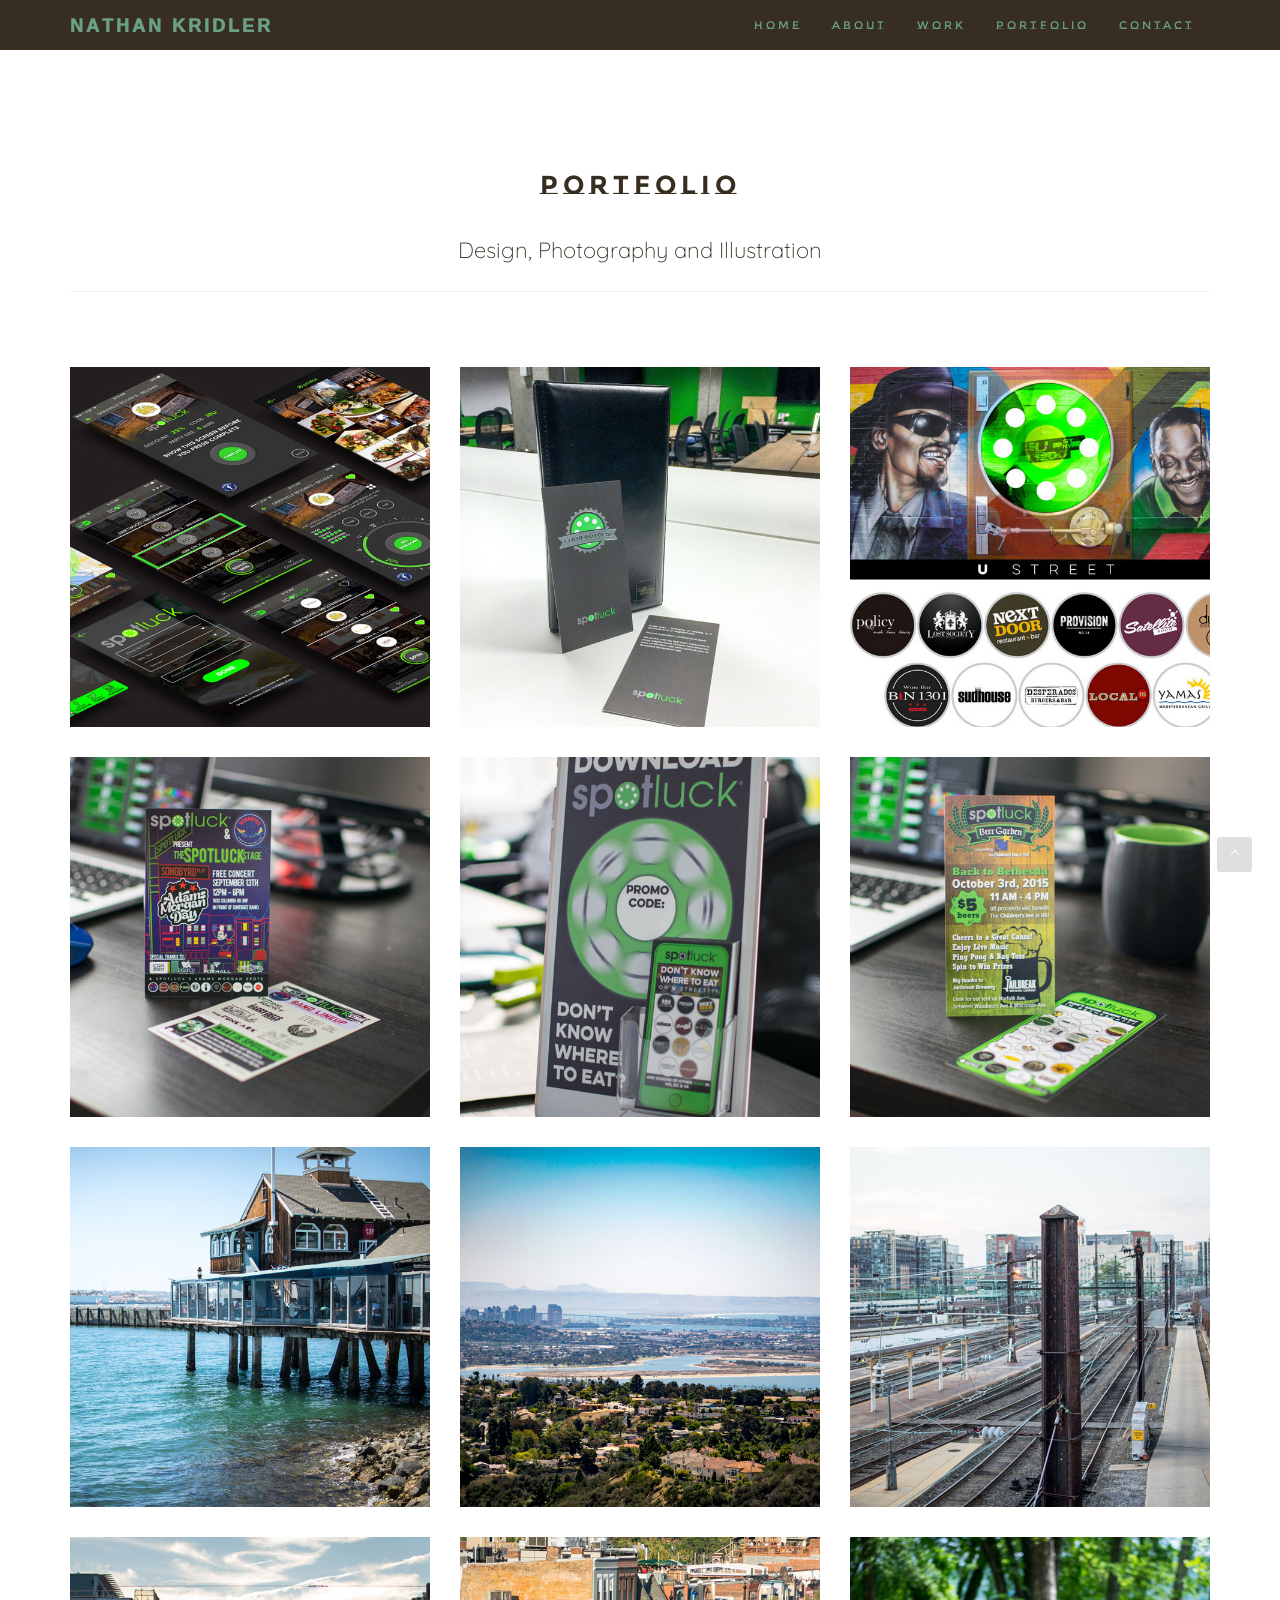
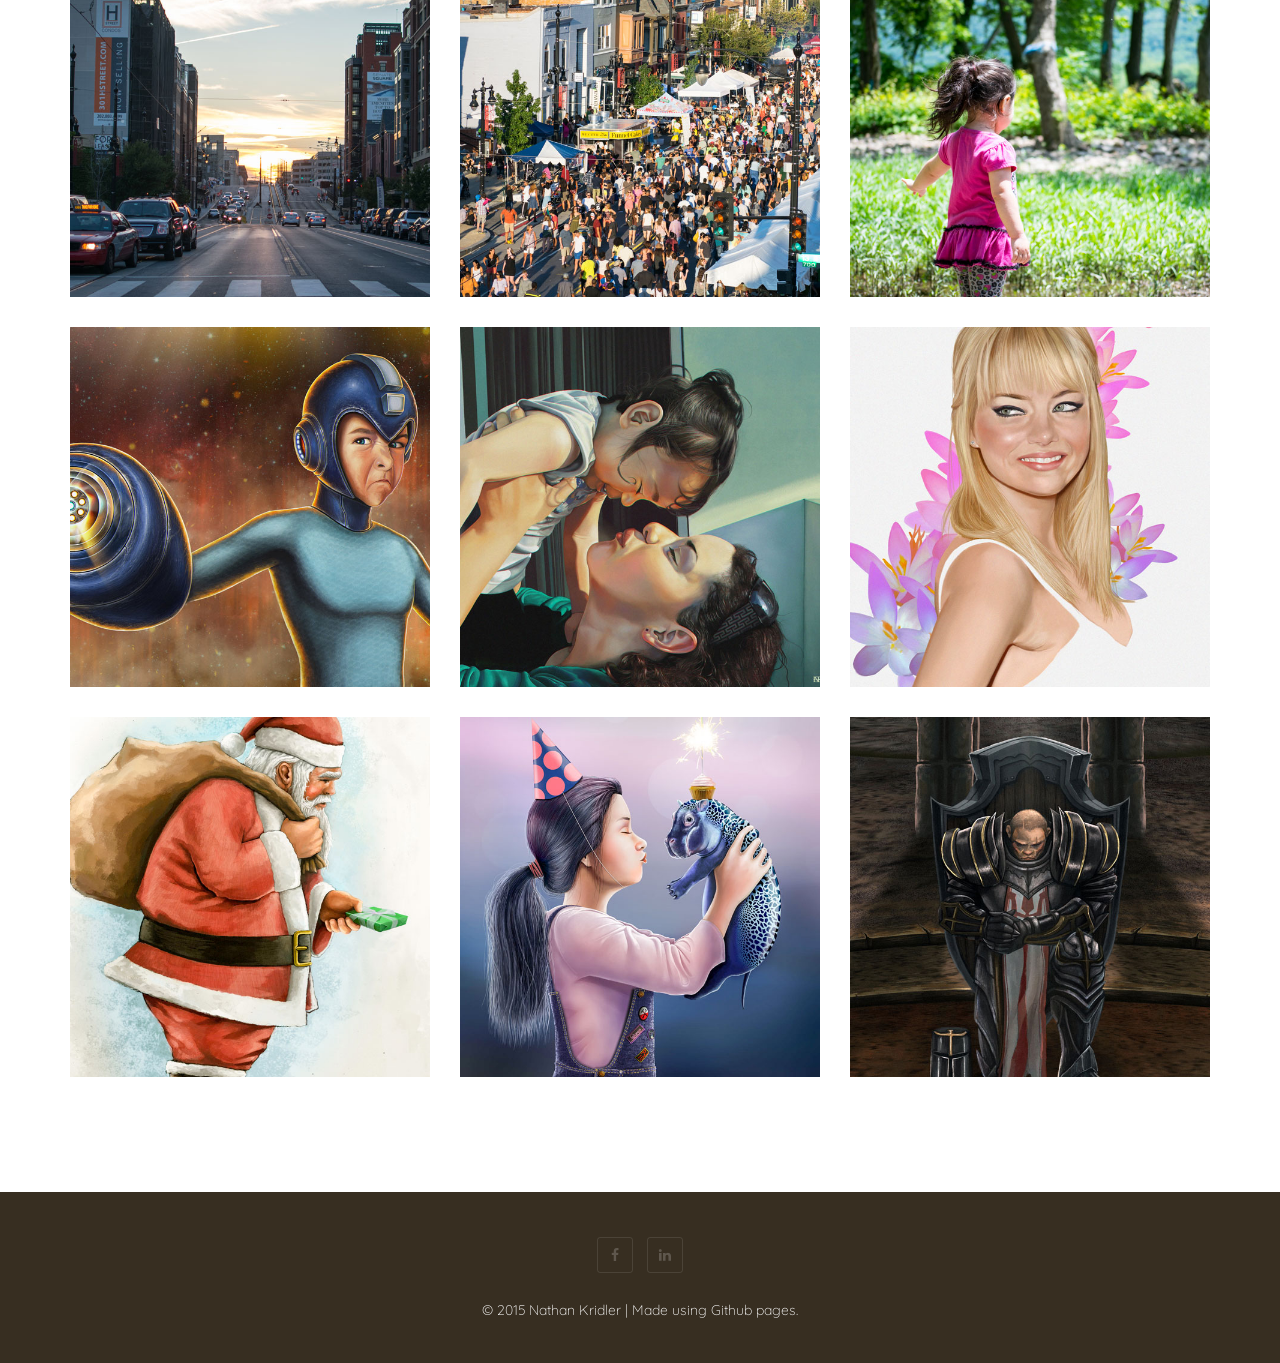
==== commit 4934d867: "update" ====
--- a/index.html
+++ b/index.html
@@ -55,11 +55,11 @@
 
 				<div class="collapse navbar-collapse" id="custom-collapse">
 					<ul class="nav navbar-nav navbar-right">
-						<li><a href="index.html#home">Home</a></li>
-                        <li><a href="index.html#services">About</a></li>
-                        <li><a href="index.html#work">Work</a></li>
-                        <li><a href="#portfolio">Portfolio</a></li>
-                        <li><a href="index.html#calltoaction">Contact</a></li>
+						            <li><a href="http://nathankridler.com/#home">Home</a></li>
+                        <li><a href="http://nathankridler.com/#services">About</a></li>
+                        <li><a href="http://nathankridler.com/#work">Work</a></li>
+                        <li><a href="http://nathankridler.com/portfolio/">Portfolio</a></li>
+                        <li><a href="http://nathankridler.com/#calltoaction">Contact</a></li>
 					</ul>
 				</div>
 
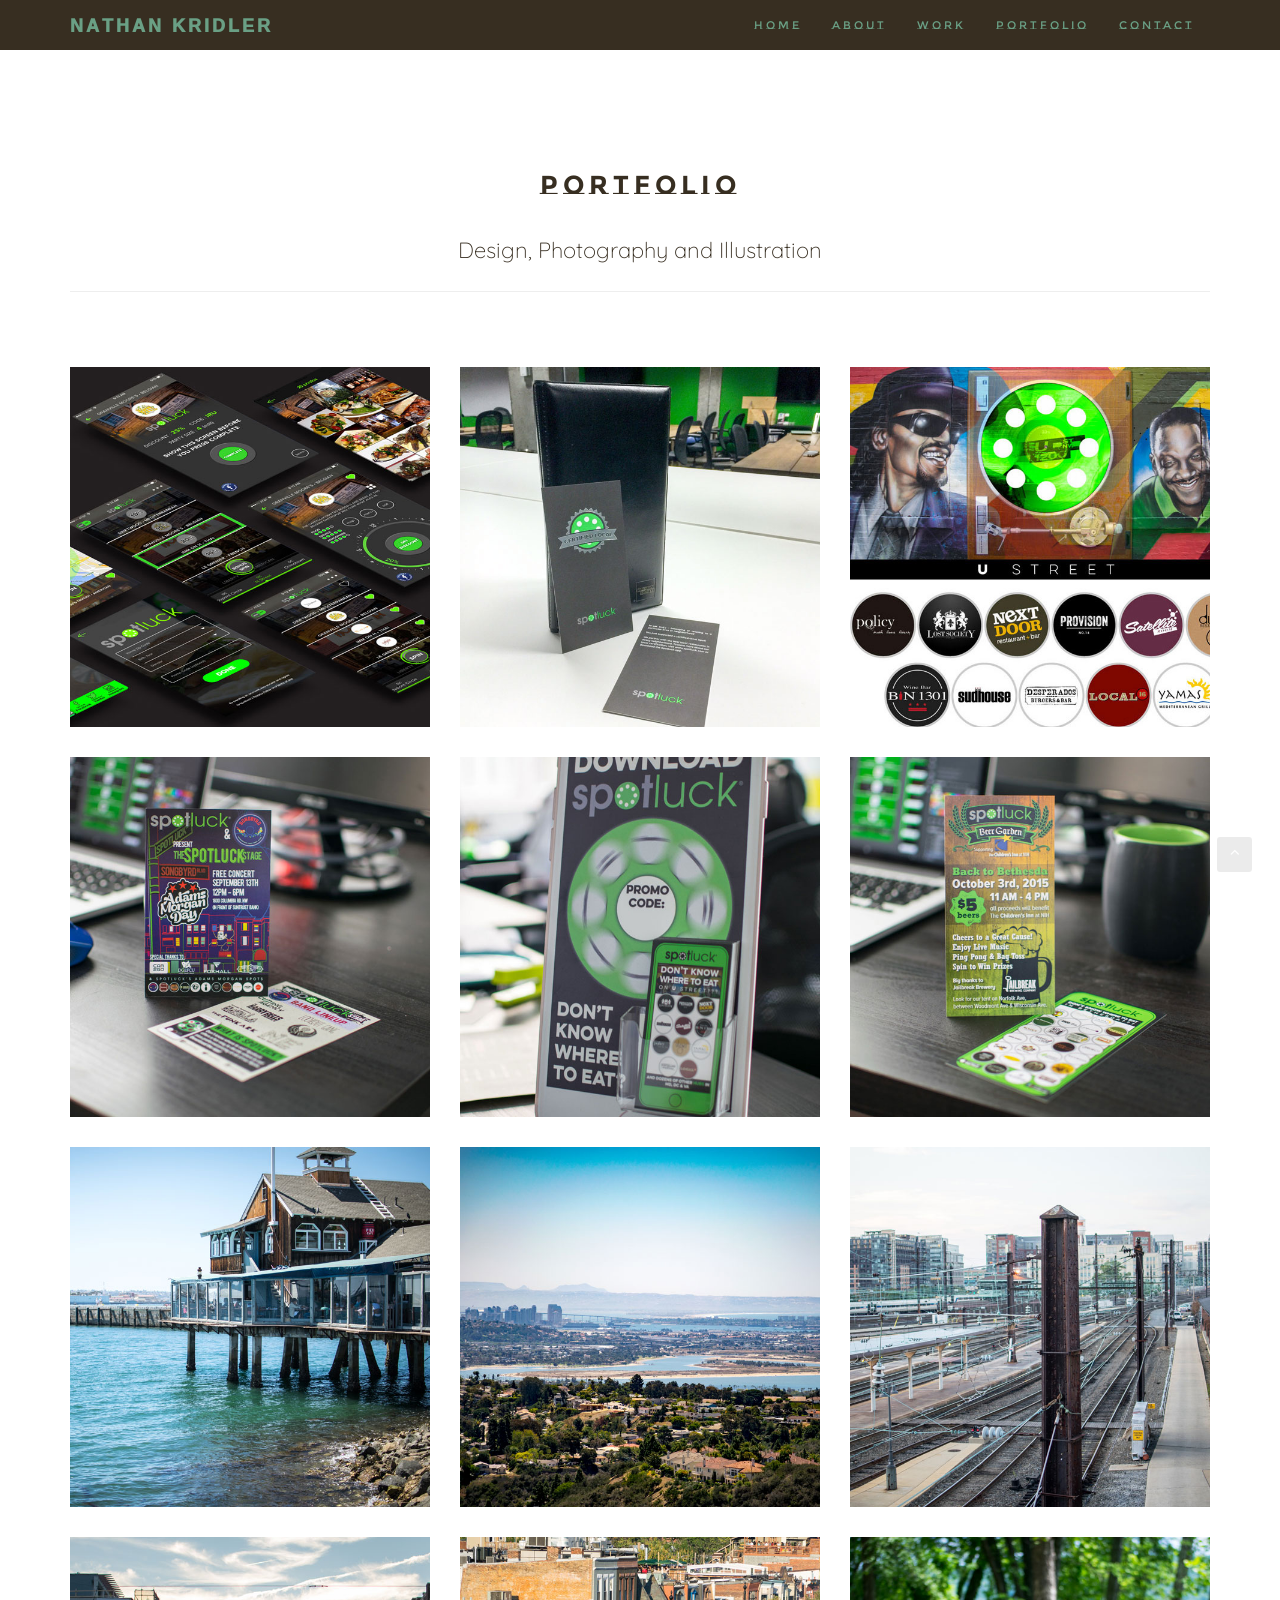
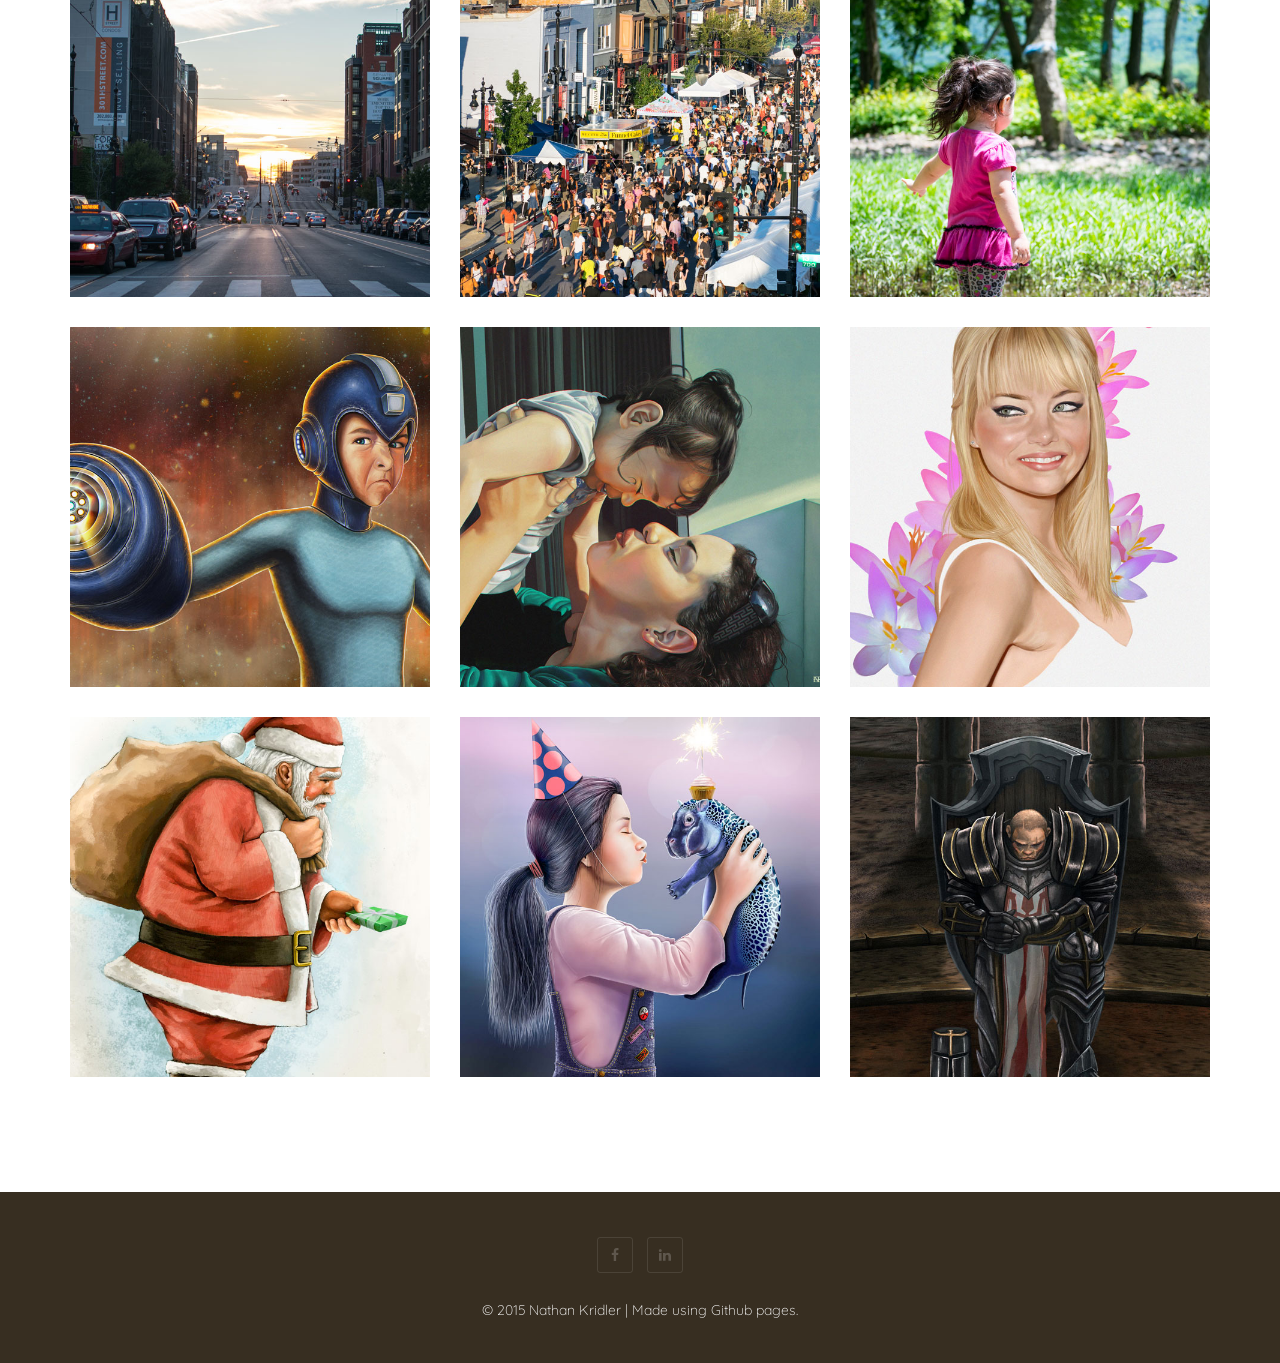
==== commit 59689f93: "update to home link" ====
--- a/index.html
+++ b/index.html
@@ -50,7 +50,7 @@
 						<span class="icon-bar"></span>
 						<span class="icon-bar"></span>
 					</button>
-					<a class="navbar-brand" href="index.html">Nathan Kridler</a>
+					<a class="navbar-brand" href="http://nathankridler.com/#home">Nathan Kridler</a>
 				</div>
 
 				<div class="collapse navbar-collapse" id="custom-collapse">
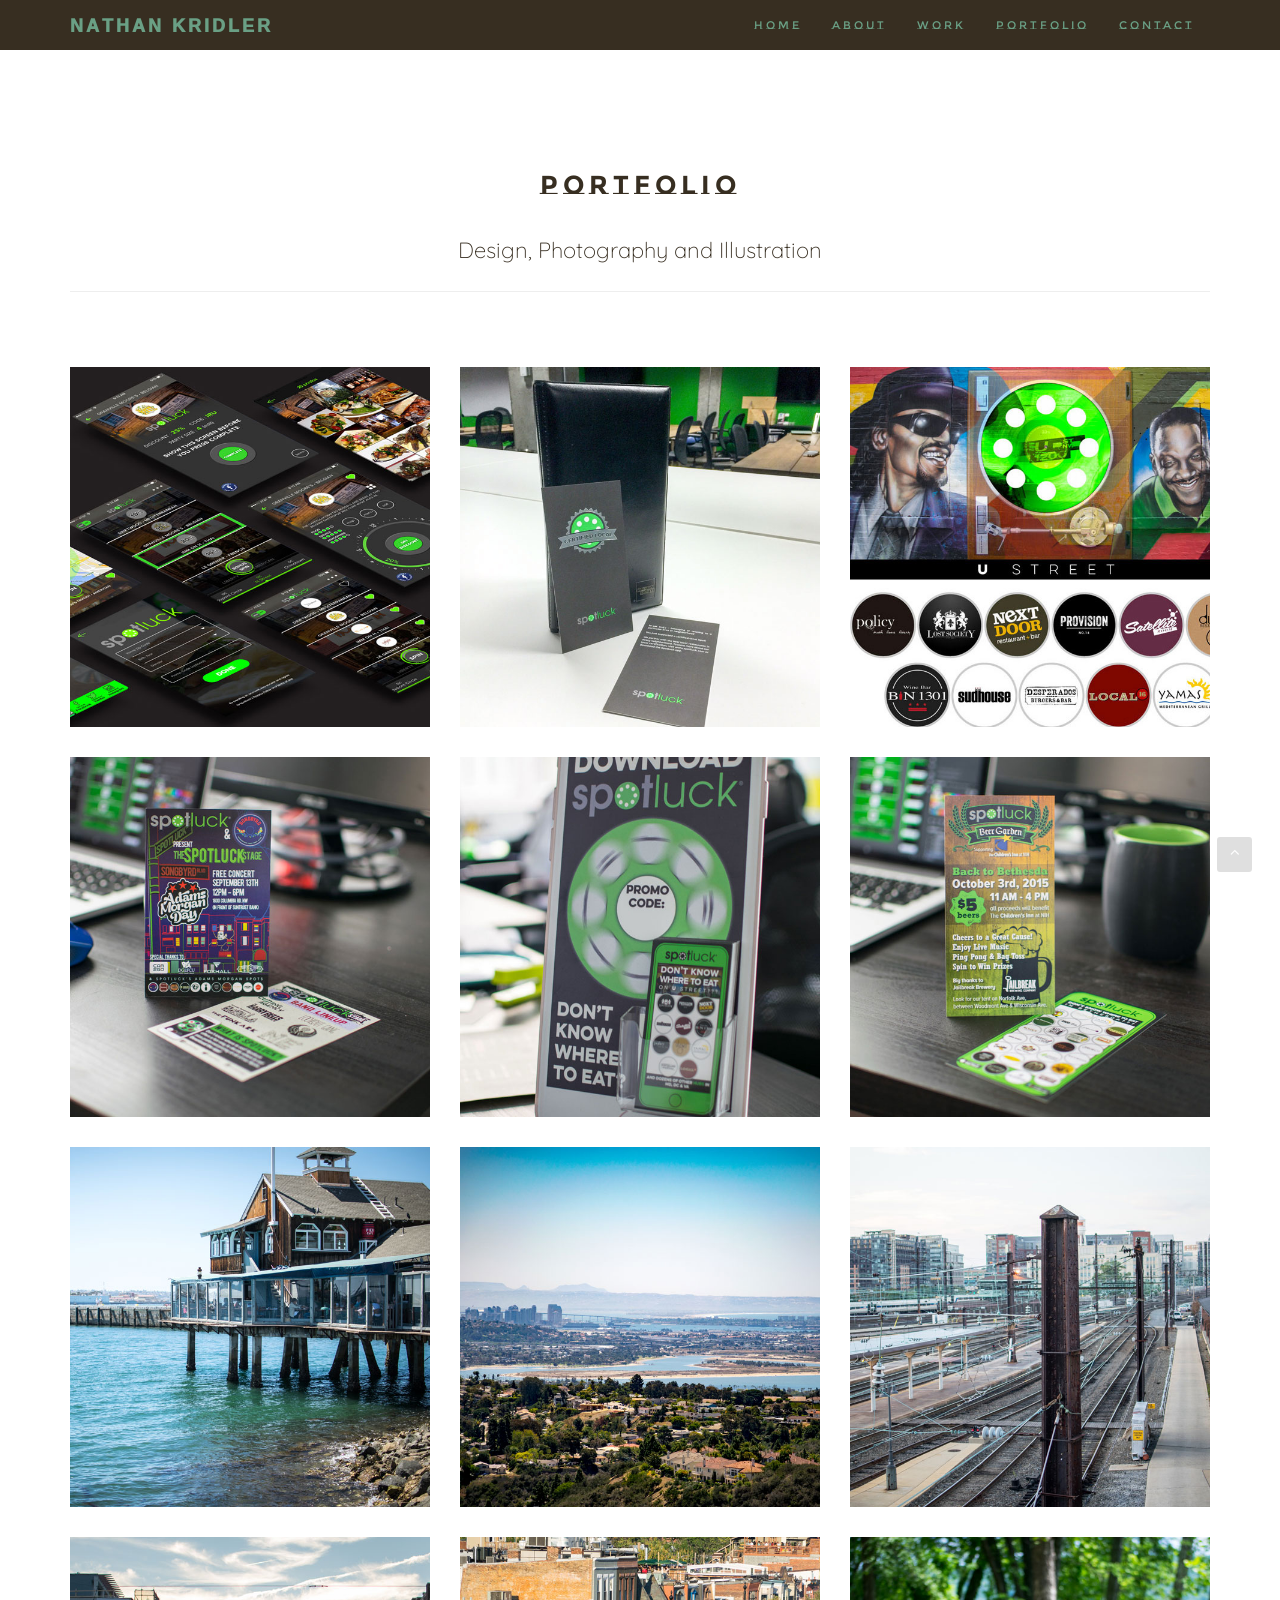
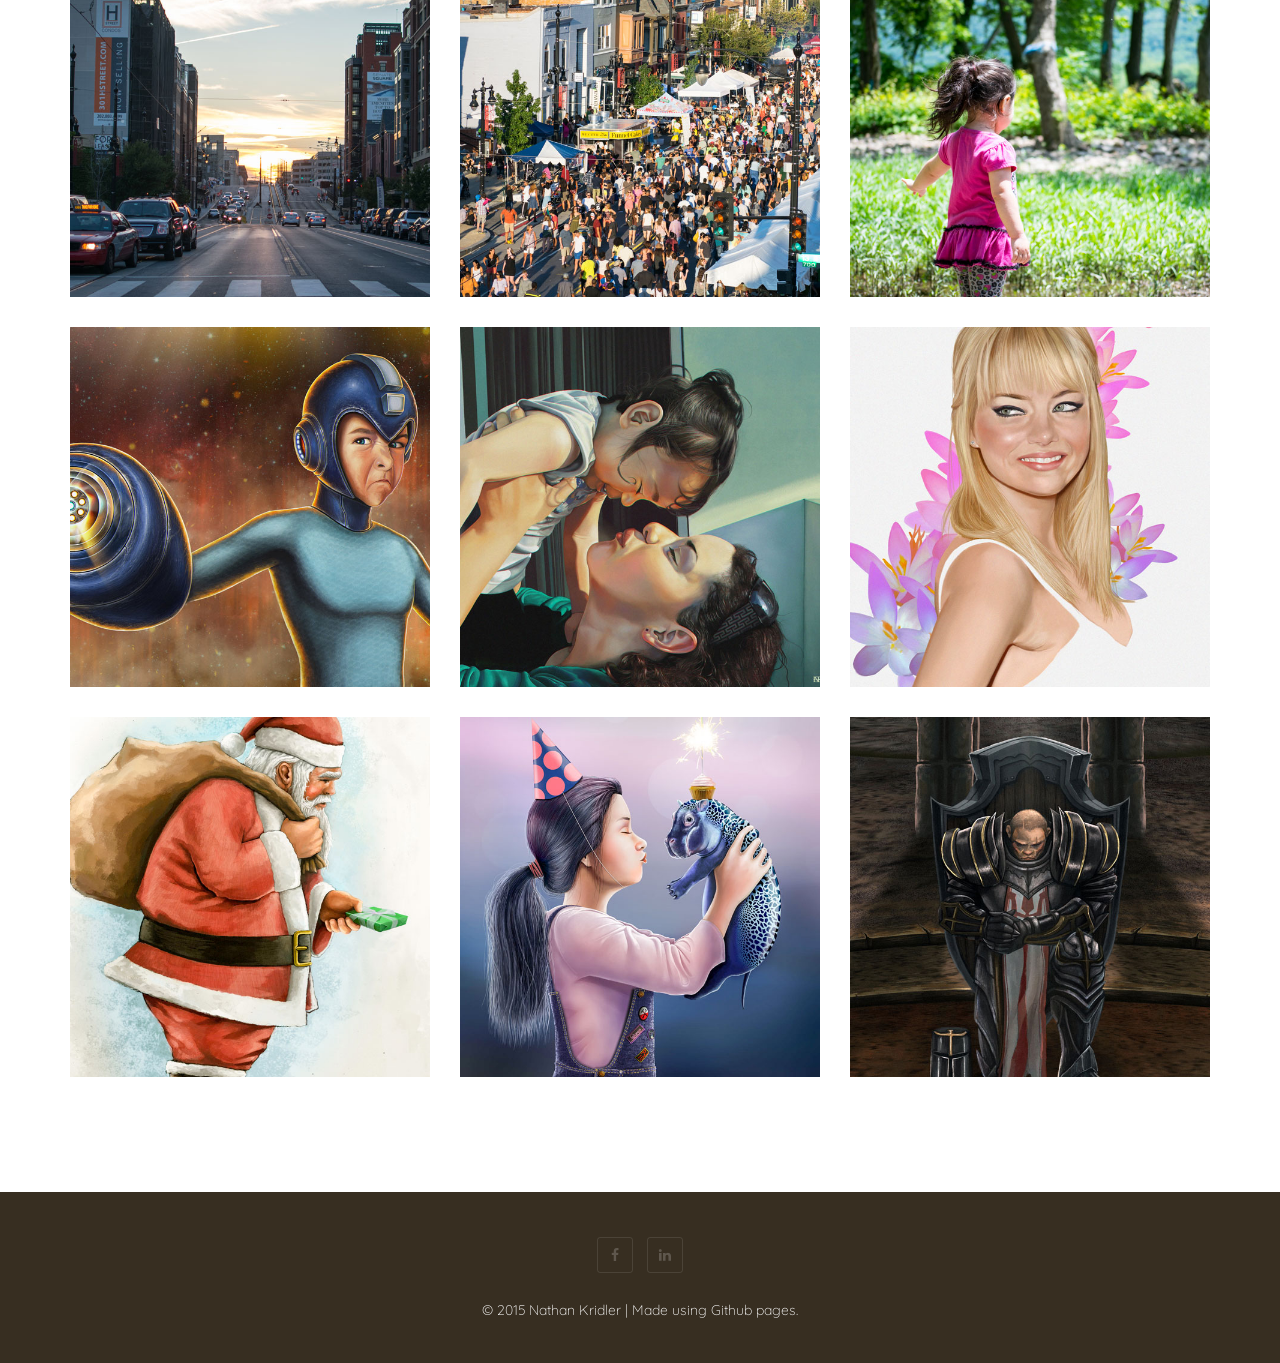
==== commit 2424a2d0: "update" ====
--- a/index.html
+++ b/index.html
@@ -3,8 +3,8 @@
 <head>
 	<meta charset="UTF-8">
 	<meta name="viewport" content="width=device-width, initial-scale=1.0">
-	<meta name="description" content="">
-	<meta name="author" content="">
+  <meta name="Nathan Kridler Creative Portfolio" content="UX/UI Designer">
+  <meta name="Nathan Kridler" content="Creative Portfolio">
 
 	<title>Nathan Kridler – Creative Director</title>
 
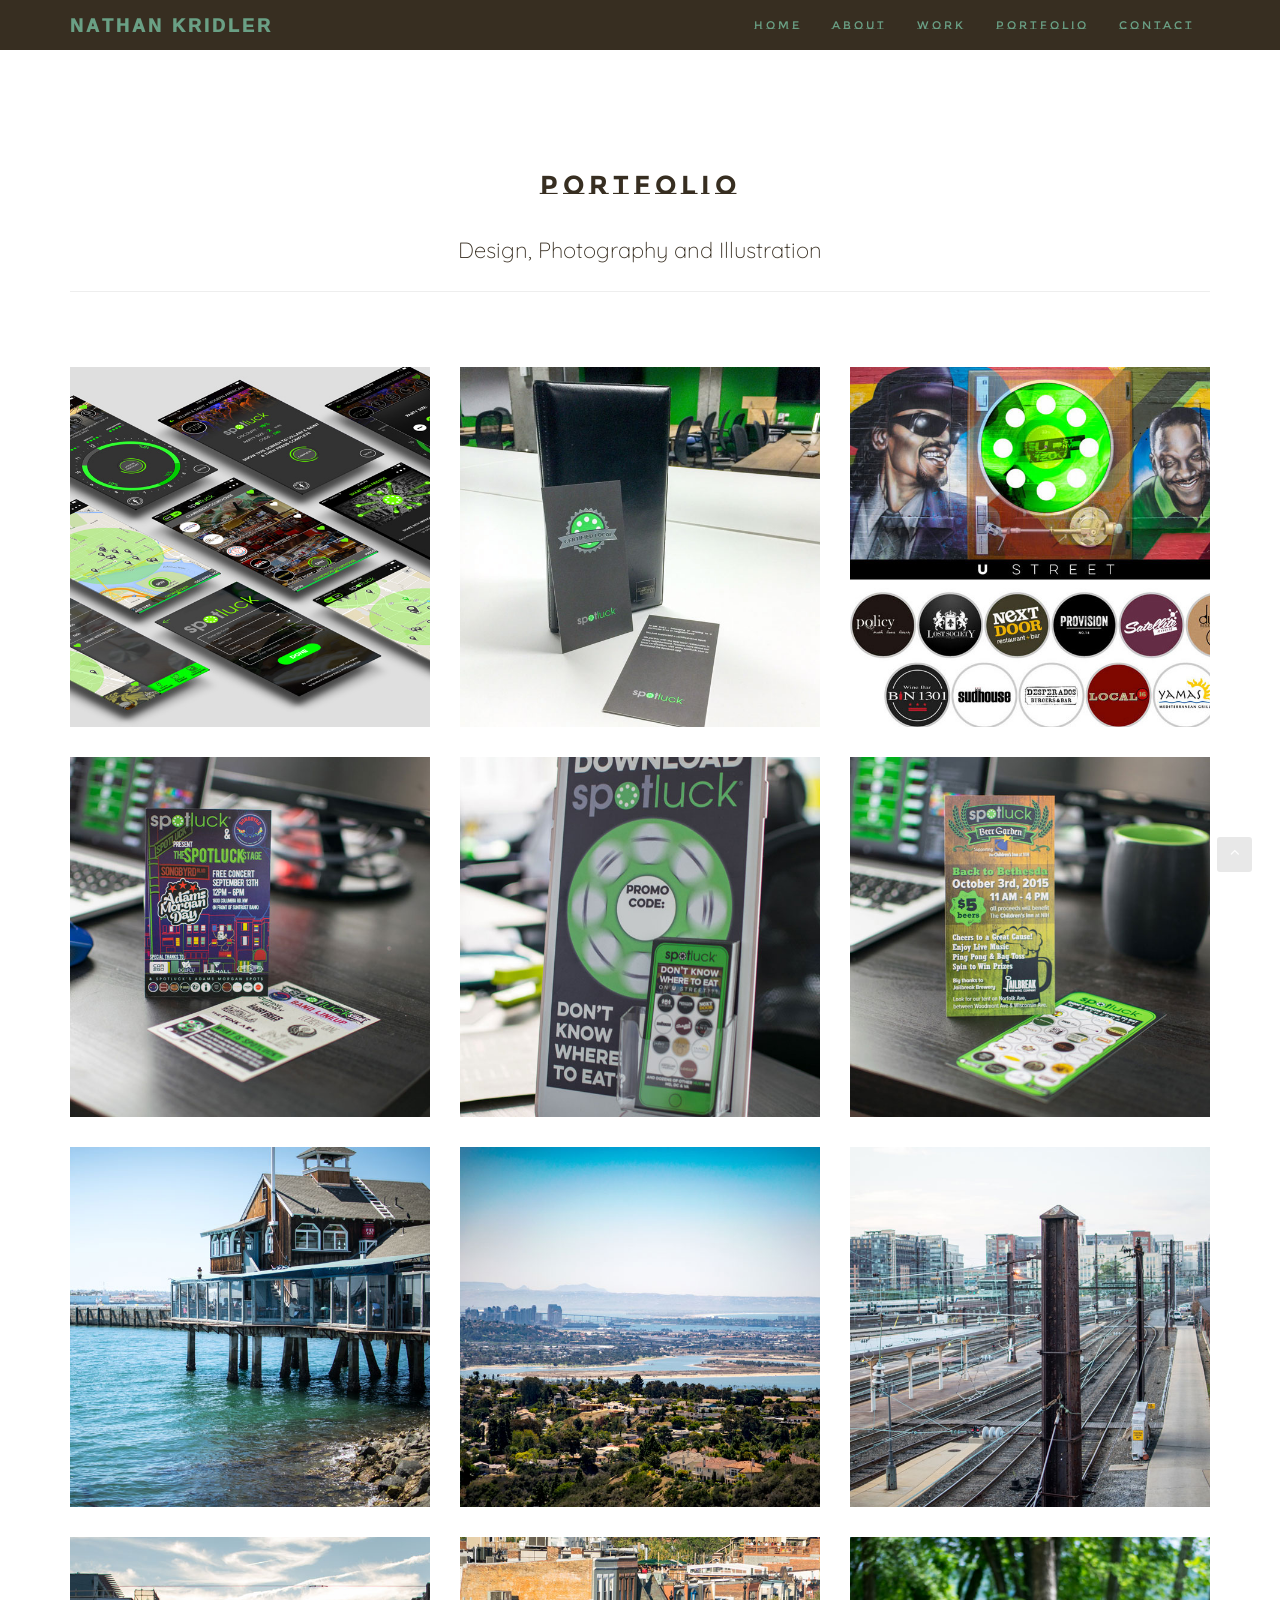
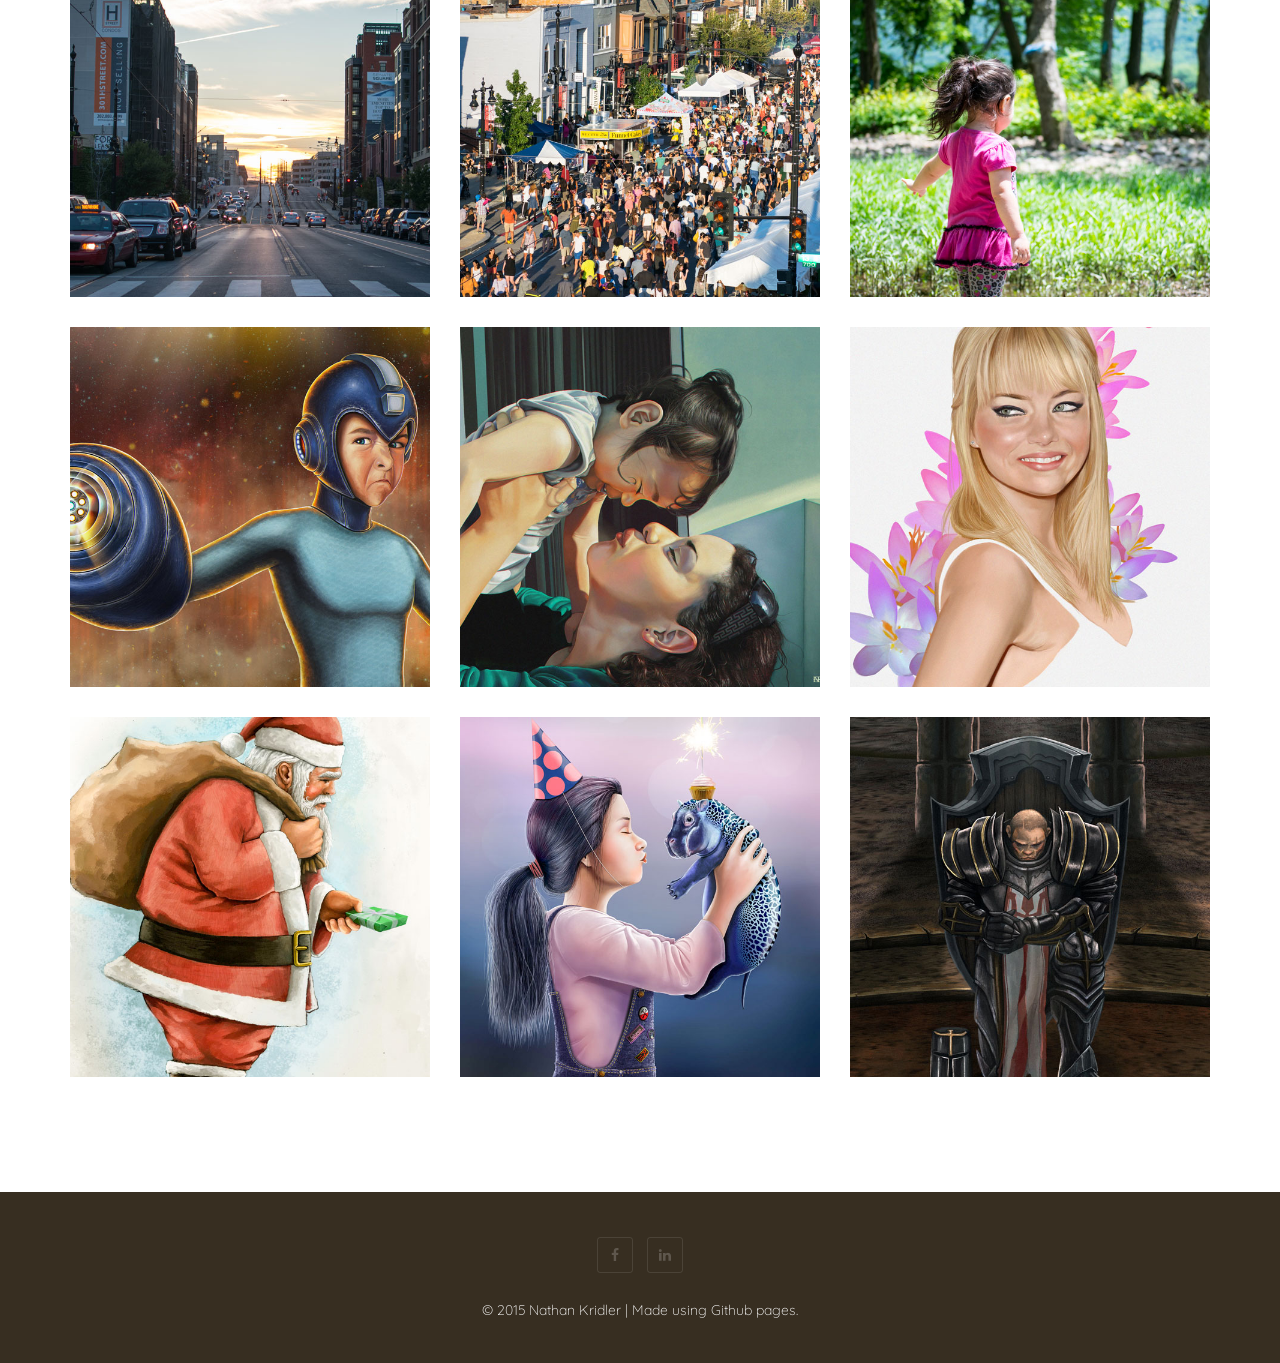
==== commit 36924c6b: "portfolio update" ====
--- a/index.html
+++ b/index.html
@@ -5,6 +5,7 @@
 	<meta name="viewport" content="width=device-width, initial-scale=1.0">
   <meta name="Nathan Kridler Creative Portfolio" content="UX/UI Designer">
   <meta name="Nathan Kridler" content="Creative Portfolio">
+  <link rel="icon" type="image/png" href="/assets/images/favicon.png" />
 
 	<title>Nathan Kridler – Creative Director</title>
 
@@ -90,75 +91,75 @@
         <div class="container">
             <div class="row">
               <div class="col-xs-12 col-sm-6 col-md-4 portfolio">
-                <a href="/assets/images/design-1.jpg" data-lightbox="gallery">
+                <a href="/assets/images/design-1.jpg" data-lightbox="gallery" data-title="Spotluck UX/UI Design">
                 <img src="/assets/images/design-1_thumbnail.jpg"></a>
               </div>
               <div class="col-xs-12 col-sm-6 col-md-4 portfolio">  
-              <a href="/assets/images/design-2.jpg" data-lightbox="gallery">
+              <a href="/assets/images/design-2.jpg" data-lightbox="gallery" data-title="Check presenter inserts printed with pantone 802 and a foil stamp">
                 <img src="/assets/images/design-2_thumbnail.jpg"></a>
               </div>  
               <div class="col-xs-12 col-sm-6 col-md-4 portfolio">  
-                <a href="/assets/images/design-3.jpg" data-lightbox="gallery">
+                <a href="/assets/images/design-3.jpg" data-lightbox="gallery" data-title="Email Blast Newsletters">
                 <img src="/assets/images/design-3_thumbnail.jpg"></a>
               </div>  
               <div class="col-xs-12 col-sm-6 col-md-4 portfolio">  
-                <a href="/assets/images/design-4.jpg" data-lightbox="gallery">
+                <a href="/assets/images/design-4.jpg" data-lightbox="gallery" data-title="Spotluck sponsored concert flyer">
                 <img src="/assets/images/design-4_thumbnail.jpg"></a>
               </div>
               <div class="col-xs-12 col-sm-6 col-md-4 portfolio">
-                <a href="/assets/images/design-5.jpg" data-lightbox="gallery">
+                <a href="/assets/images/design-5.jpg" data-lightbox="gallery" data-title="Flyer display">
                 <img src="/assets/images/design-5_thumbnail.jpg"></a>
               </div>
               <div class="col-xs-12 col-sm-6 col-md-4 portfolio">
-                <a href="/assets/images/design-6.jpg" data-lightbox="gallery">
+                <a href="/assets/images/design-6.jpg" data-lightbox="gallery" data-title="Spotluck sponsored beer garden flyer">
                 <img src="/assets/images/design-6_thumbnail.jpg"></a>
               </div>
               <div class="col-xs-12 col-sm-6 col-md-4 portfolio">
-                <a href="/assets/images/photo-1.jpg" data-lightbox="gallery">
+                <a href="/assets/images/photo-1.jpg" data-lightbox="gallery" data-title="Seaport Village">
                 <img src="/assets/images/photo-1_thumbnail.jpg"></a>
                </div> 
                <div class="col-xs-12 col-sm-6 col-md-4 portfolio">
-                <a href="/assets/images/photo-2.jpg" data-lightbox="gallery">
+                <a href="/assets/images/photo-2.jpg" data-lightbox="gallery" data-title="San Diego from Mt. Soledad">
                 <img src="/assets/images/photo-2_thumbnail.jpg"></a>
                </div>
                <div class="col-xs-12 col-sm-6 col-md-4 portfolio">
-               <a href="/assets/images/photo-3.jpg" data-lightbox="gallery">
+               <a href="/assets/images/photo-3.jpg" data-lightbox="gallery" data-title="Union Station">
                <img src="/assets/images/photo-3_thumbnail.jpg"></a>
                </div>
                <div class="col-xs-12 col-sm-6 col-md-4 portfolio">
-                <a href="/assets/images/photo-4.jpg" data-lightbox="gallery">
+                <a href="/assets/images/photo-4.jpg" data-lightbox="gallery" data-title="Washington D.C. sunset">
                 <img src="/assets/images/photo-4_thumbnail.jpg"></a>
                </div>
                <div class="col-xs-12 col-sm-6 col-md-4 portfolio">
-                <a href="/assets/images/photo-5.jpg" data-lightbox="gallery">
+                <a href="/assets/images/photo-5.jpg" data-lightbox="gallery" data-title="H Street festival">
                 <img src="/assets/images/photo-5_thumbnail.jpg"></a>
                 </div>
                 <div class="col-xs-12 col-sm-6 col-md-4 portfolio">
-                <a href="/assets/images/photo-6.jpg" data-lightbox="gallery">
+                <a href="/assets/images/photo-6.jpg" data-lightbox="gallery" data-title="Sophia exploring the river">
                 <img src="/assets/images/photo-6_thumbnail.jpg"></a>
                 </div>
                 <div class="col-xs-12 col-sm-6 col-md-4 portfolio">
-                <a href="/assets/images/illustration-1.jpg" data-lightbox="gallery">
+                <a href="/assets/images/illustration-1.jpg" data-lightbox="gallery" data-title="Megaman - digital">
                 <img src="/assets/images/illustration-1_thumbnail.jpg"></a>
                 </div>
                 <div class="col-xs-12 col-sm-6 col-md-4 portfolio">
-                <a href="/assets/images/illustration-2.jpg" data-lightbox="gallery">
+                <a href="/assets/images/illustration-2.jpg" data-lightbox="gallery" data-title="Lupe and Marcus - digital">
                 <img src="/assets/images/illustration-2_thumbnail.jpg"></a>
                 </div>
                 <div class="col-xs-12 col-sm-6 col-md-4 portfolio">
-                <a href="/assets/images/illustration-3.jpg" data-lightbox="gallery">
+                <a href="/assets/images/illustration-3.jpg" data-lightbox="gallery" data-title="Emma - digital">
                 <img src="/assets/images/illustration-3_thumbnail.jpg"></a>
                 </div>
                 <div class="col-xs-12 col-sm-6 col-md-4 portfolio">
-                <a href="/assets/images/illustration-4.jpg" data-lightbox="gallery">
+                <a href="/assets/images/illustration-4.jpg" data-lightbox="gallery" data-title="Santa - digital">
                 <img src="/assets/images/illustration-4_thumbnail.jpg"></a>
                 </div>
                 <div class="col-xs-12 col-sm-6 col-md-4 portfolio">
-                <a href="/assets/images/illustration-5.jpg" data-lightbox="gallery">
+                <a href="/assets/images/illustration-5.jpg" data-lightbox="gallery" data-title="Azureus Baby Hippo - digital">
                 <img src="/assets/images/illustration-5_thumbnail.jpg"></a>
                 </div>
                 <div class="col-xs-12 col-sm-6 col-md-4 portfolio">
-                <a href="/assets/images/illustration-6.jpg" data-lightbox="gallery">
+                <a href="/assets/images/illustration-6.jpg" data-lightbox="gallery" data-title="Entry for Diablo III contest - digital">
                 <img src="/assets/images/illustration-6_thumbnail.jpg"></a>
                 </div>
               </div>
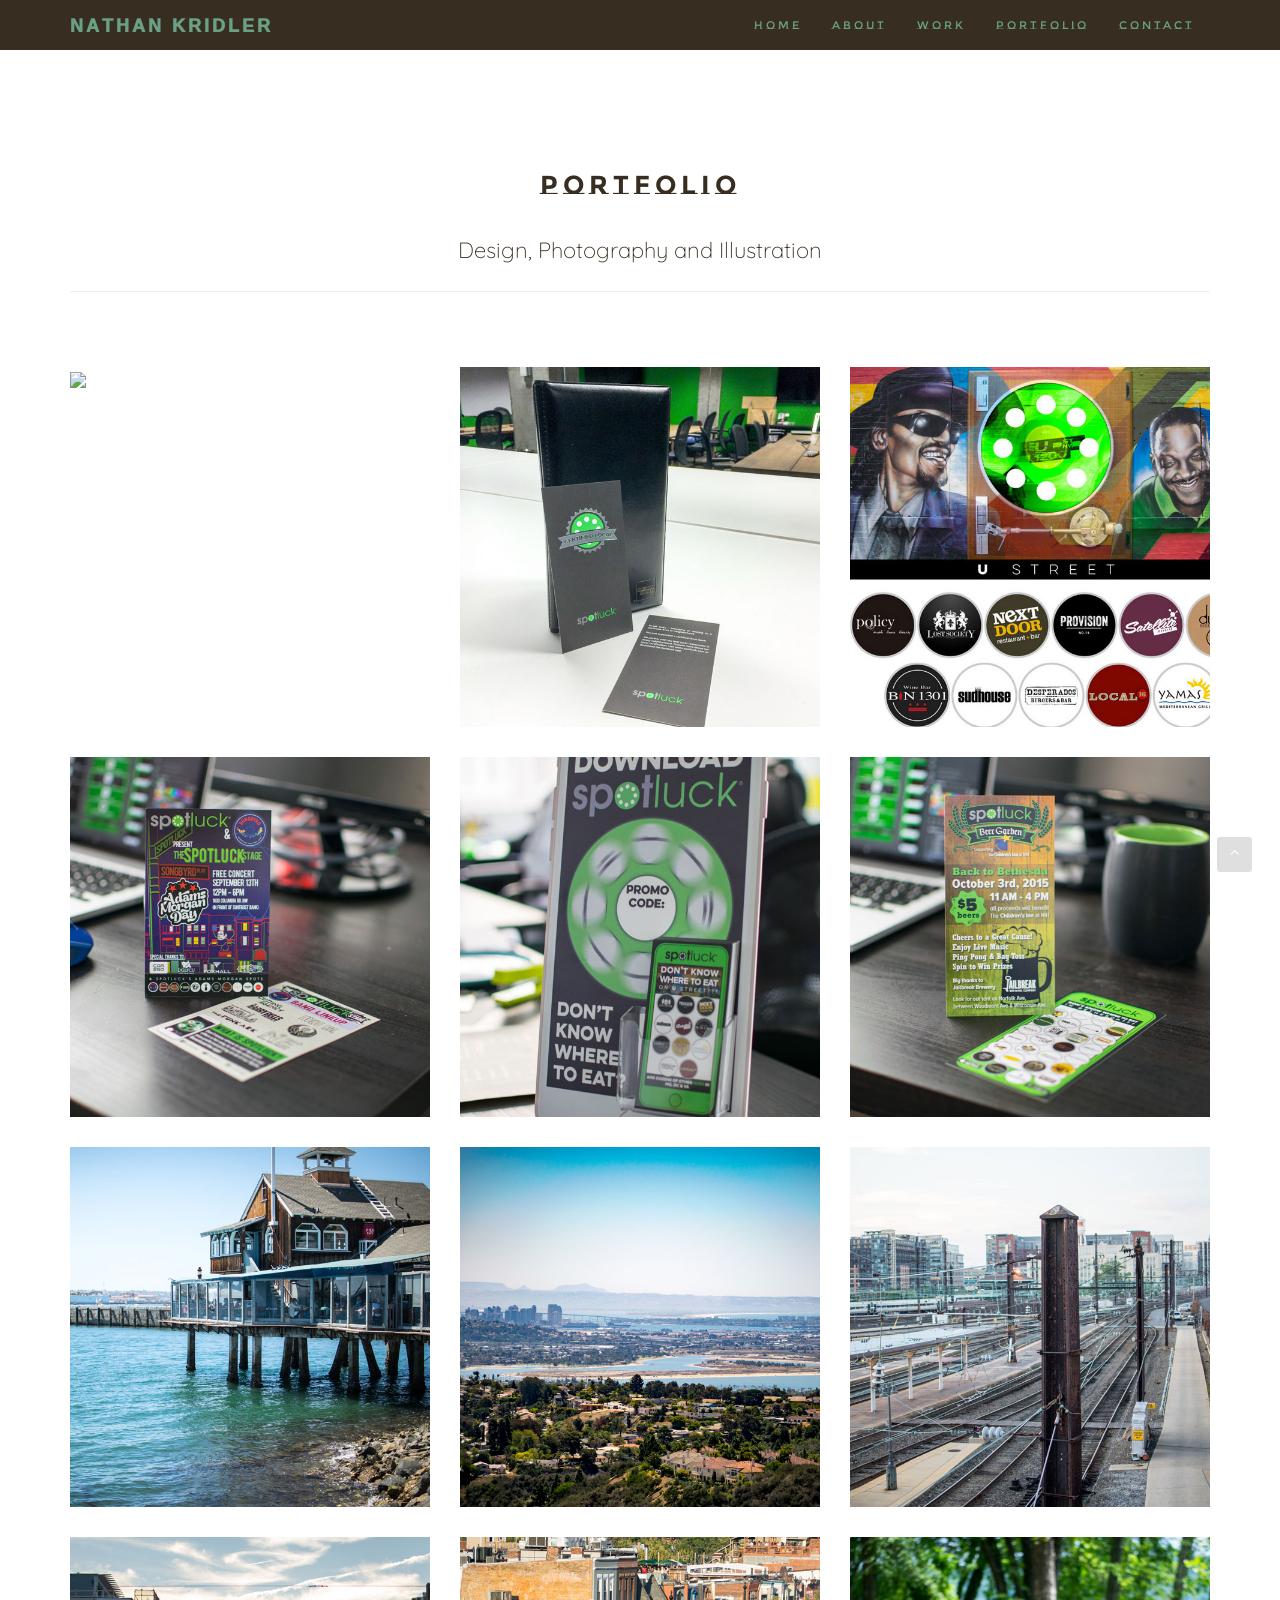
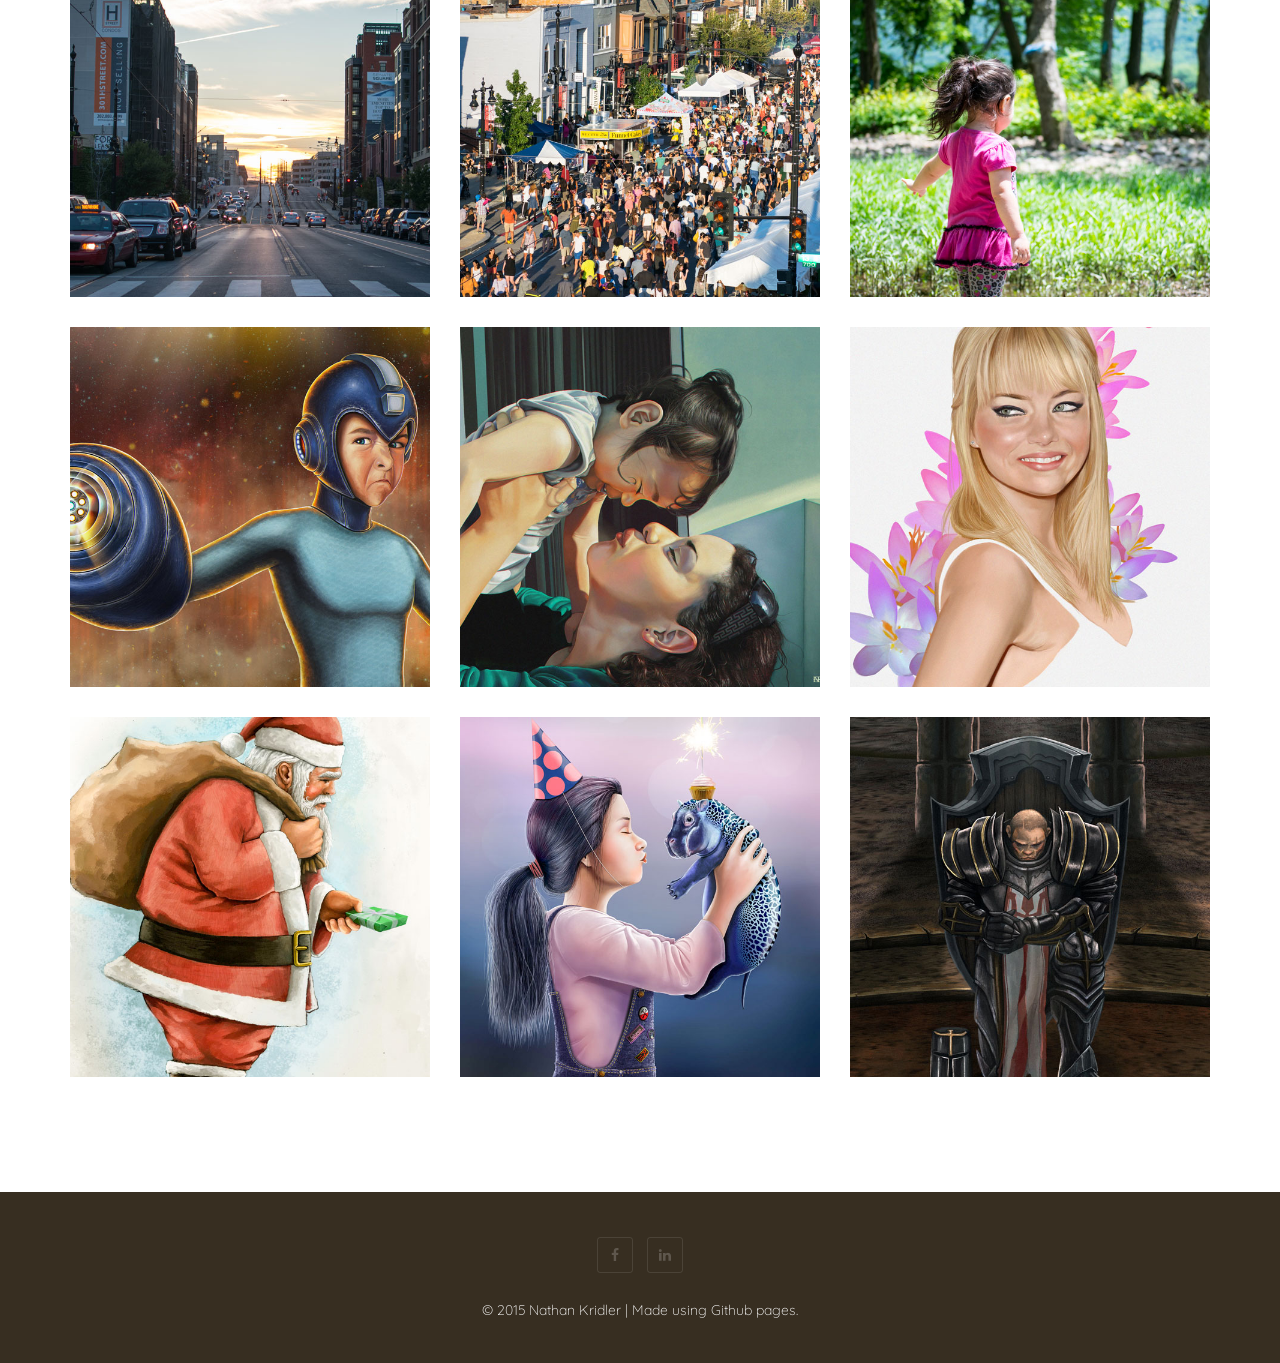
==== commit 09f1ab49: "test" ====
--- a/index.html
+++ b/index.html
@@ -91,8 +91,8 @@
         <div class="container">
             <div class="row">
               <div class="col-xs-12 col-sm-6 col-md-4 portfolio">
-                <a href="/assets/images/design-1.jpg" data-lightbox="gallery" data-title="Spotluck UX/UI Design">
-                <img src="/assets/images/design-1_thumbnail.jpg"></a>
+                <a href="/portfolio/assets/images/design-1.jpg" data-lightbox="gallery" data-title="Spotluck UX/UI Design">
+                <img src="/portfolio/assets/images/design-1_thumbnail.jpg"></a>
               </div>
               <div class="col-xs-12 col-sm-6 col-md-4 portfolio">  
               <a href="/assets/images/design-2.jpg" data-lightbox="gallery" data-title="Check presenter inserts printed with pantone 802 and a foil stamp">
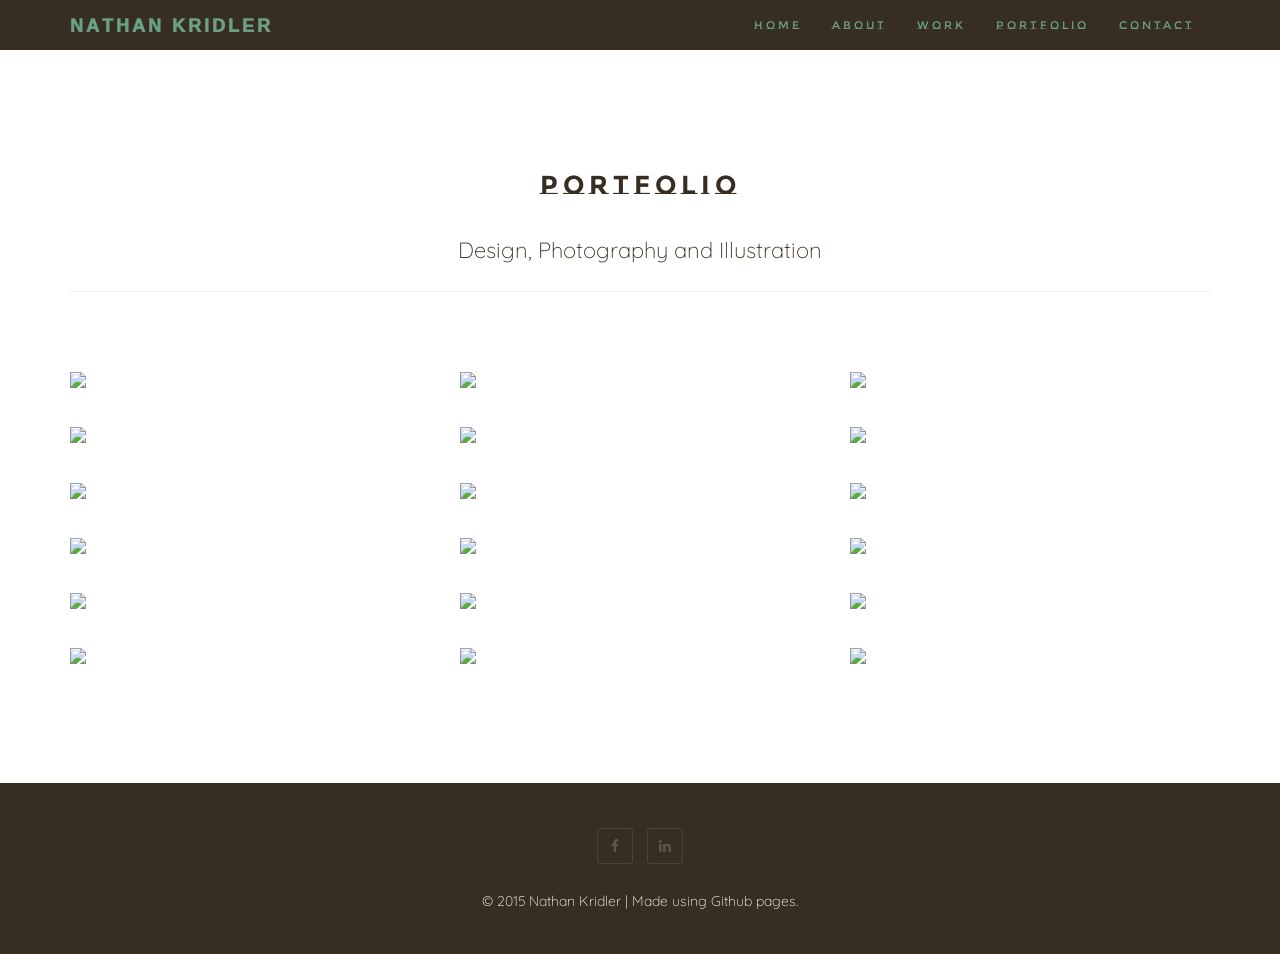
==== commit 826c556c: "links" ====
--- a/index.html
+++ b/index.html
@@ -95,72 +95,72 @@
                 <img src="/portfolio/assets/images/design-1_thumbnail.jpg"></a>
               </div>
               <div class="col-xs-12 col-sm-6 col-md-4 portfolio">  
-              <a href="/assets/images/design-2.jpg" data-lightbox="gallery" data-title="Check presenter inserts printed with pantone 802 and a foil stamp">
-                <img src="/assets/images/design-2_thumbnail.jpg"></a>
+              <a href="/portfolio/assets/images/design-2.jpg" data-lightbox="gallery" data-title="Check presenter inserts printed with pantone 802 and a foil stamp">
+                <img src="/portfolio/assets/images/design-2_thumbnail.jpg"></a>
               </div>  
               <div class="col-xs-12 col-sm-6 col-md-4 portfolio">  
-                <a href="/assets/images/design-3.jpg" data-lightbox="gallery" data-title="Email Blast Newsletters">
-                <img src="/assets/images/design-3_thumbnail.jpg"></a>
+                <a href="/portfolio/assets/images/design-3.jpg" data-lightbox="gallery" data-title="Email Blast Newsletters">
+                <img src="/portfolio/assets/images/design-3_thumbnail.jpg"></a>
               </div>  
               <div class="col-xs-12 col-sm-6 col-md-4 portfolio">  
-                <a href="/assets/images/design-4.jpg" data-lightbox="gallery" data-title="Spotluck sponsored concert flyer">
-                <img src="/assets/images/design-4_thumbnail.jpg"></a>
-              </div>
-              <div class="col-xs-12 col-sm-6 col-md-4 portfolio">
-                <a href="/assets/images/design-5.jpg" data-lightbox="gallery" data-title="Flyer display">
-                <img src="/assets/images/design-5_thumbnail.jpg"></a>
-              </div>
-              <div class="col-xs-12 col-sm-6 col-md-4 portfolio">
-                <a href="/assets/images/design-6.jpg" data-lightbox="gallery" data-title="Spotluck sponsored beer garden flyer">
-                <img src="/assets/images/design-6_thumbnail.jpg"></a>
-              </div>
-              <div class="col-xs-12 col-sm-6 col-md-4 portfolio">
-                <a href="/assets/images/photo-1.jpg" data-lightbox="gallery" data-title="Seaport Village">
-                <img src="/assets/images/photo-1_thumbnail.jpg"></a>
+                <a href="/portfolio/assets/images/design-4.jpg" data-lightbox="gallery" data-title="Spotluck sponsored concert flyer">
+                <img src="/portfolio/assets/images/design-4_thumbnail.jpg"></a>
+              </div>
+              <div class="col-xs-12 col-sm-6 col-md-4 portfolio">
+                <a href="/portfolio/assets/images/design-5.jpg" data-lightbox="gallery" data-title="Flyer display">
+                <img src="/portfolio/assets/images/design-5_thumbnail.jpg"></a>
+              </div>
+              <div class="col-xs-12 col-sm-6 col-md-4 portfolio">
+                <a href="/portfolio/assets/images/design-6.jpg" data-lightbox="gallery" data-title="Spotluck sponsored beer garden flyer">
+                <img src="/portfolio/assets/images/design-6_thumbnail.jpg"></a>
+              </div>
+              <div class="col-xs-12 col-sm-6 col-md-4 portfolio">
+                <a href="/portfolio/assets/images/photo-1.jpg" data-lightbox="gallery" data-title="Seaport Village">
+                <img src="/portfolio/assets/images/photo-1_thumbnail.jpg"></a>
                </div> 
                <div class="col-xs-12 col-sm-6 col-md-4 portfolio">
-                <a href="/assets/images/photo-2.jpg" data-lightbox="gallery" data-title="San Diego from Mt. Soledad">
-                <img src="/assets/images/photo-2_thumbnail.jpg"></a>
+                <a href="/portfolio/assets/images/photo-2.jpg" data-lightbox="gallery" data-title="San Diego from Mt. Soledad">
+                <img src="/portfolio/assets/images/photo-2_thumbnail.jpg"></a>
                </div>
                <div class="col-xs-12 col-sm-6 col-md-4 portfolio">
-               <a href="/assets/images/photo-3.jpg" data-lightbox="gallery" data-title="Union Station">
-               <img src="/assets/images/photo-3_thumbnail.jpg"></a>
+               <a href="/portfolio/assets/images/photo-3.jpg" data-lightbox="gallery" data-title="Union Station">
+               <img src="/portfolio/assets/images/photo-3_thumbnail.jpg"></a>
                </div>
                <div class="col-xs-12 col-sm-6 col-md-4 portfolio">
-                <a href="/assets/images/photo-4.jpg" data-lightbox="gallery" data-title="Washington D.C. sunset">
-                <img src="/assets/images/photo-4_thumbnail.jpg"></a>
+                <a href="/portfolio/assets/images/photo-4.jpg" data-lightbox="gallery" data-title="Washington D.C. sunset">
+                <img src="/portfolio/assets/images/photo-4_thumbnail.jpg"></a>
                </div>
                <div class="col-xs-12 col-sm-6 col-md-4 portfolio">
-                <a href="/assets/images/photo-5.jpg" data-lightbox="gallery" data-title="H Street festival">
-                <img src="/assets/images/photo-5_thumbnail.jpg"></a>
-                </div>
-                <div class="col-xs-12 col-sm-6 col-md-4 portfolio">
-                <a href="/assets/images/photo-6.jpg" data-lightbox="gallery" data-title="Sophia exploring the river">
-                <img src="/assets/images/photo-6_thumbnail.jpg"></a>
-                </div>
-                <div class="col-xs-12 col-sm-6 col-md-4 portfolio">
-                <a href="/assets/images/illustration-1.jpg" data-lightbox="gallery" data-title="Megaman - digital">
-                <img src="/assets/images/illustration-1_thumbnail.jpg"></a>
-                </div>
-                <div class="col-xs-12 col-sm-6 col-md-4 portfolio">
-                <a href="/assets/images/illustration-2.jpg" data-lightbox="gallery" data-title="Lupe and Marcus - digital">
-                <img src="/assets/images/illustration-2_thumbnail.jpg"></a>
-                </div>
-                <div class="col-xs-12 col-sm-6 col-md-4 portfolio">
-                <a href="/assets/images/illustration-3.jpg" data-lightbox="gallery" data-title="Emma - digital">
-                <img src="/assets/images/illustration-3_thumbnail.jpg"></a>
-                </div>
-                <div class="col-xs-12 col-sm-6 col-md-4 portfolio">
-                <a href="/assets/images/illustration-4.jpg" data-lightbox="gallery" data-title="Santa - digital">
-                <img src="/assets/images/illustration-4_thumbnail.jpg"></a>
-                </div>
-                <div class="col-xs-12 col-sm-6 col-md-4 portfolio">
-                <a href="/assets/images/illustration-5.jpg" data-lightbox="gallery" data-title="Azureus Baby Hippo - digital">
-                <img src="/assets/images/illustration-5_thumbnail.jpg"></a>
-                </div>
-                <div class="col-xs-12 col-sm-6 col-md-4 portfolio">
-                <a href="/assets/images/illustration-6.jpg" data-lightbox="gallery" data-title="Entry for Diablo III contest - digital">
-                <img src="/assets/images/illustration-6_thumbnail.jpg"></a>
+                <a href="/portfolio/assets/images/photo-5.jpg" data-lightbox="gallery" data-title="H Street festival">
+                <img src="/portfolio/assets/images/photo-5_thumbnail.jpg"></a>
+                </div>
+                <div class="col-xs-12 col-sm-6 col-md-4 portfolio">
+                <a href="/portfolio/assets/images/photo-6.jpg" data-lightbox="gallery" data-title="Sophia exploring the river">
+                <img src="/portfolio/assets/images/photo-6_thumbnail.jpg"></a>
+                </div>
+                <div class="col-xs-12 col-sm-6 col-md-4 portfolio">
+                <a href="/portfolio/assets/images/illustration-1.jpg" data-lightbox="gallery" data-title="Megaman - digital">
+                <img src="/portfolio/assets/images/illustration-1_thumbnail.jpg"></a>
+                </div>
+                <div class="col-xs-12 col-sm-6 col-md-4 portfolio">
+                <a href="/portfolio/assets/images/illustration-2.jpg" data-lightbox="gallery" data-title="Lupe and Marcus - digital">
+                <img src="/portfolio/assets/images/illustration-2_thumbnail.jpg"></a>
+                </div>
+                <div class="col-xs-12 col-sm-6 col-md-4 portfolio">
+                <a href="/portfolio/assets/images/illustration-3.jpg" data-lightbox="gallery" data-title="Emma - digital">
+                <img src="/portfolio/assets/images/illustration-3_thumbnail.jpg"></a>
+                </div>
+                <div class="col-xs-12 col-sm-6 col-md-4 portfolio">
+                <a href="/portfolio/assets/images/illustration-4.jpg" data-lightbox="gallery" data-title="Santa - digital">
+                <img src="/portfolio/assets/images/illustration-4_thumbnail.jpg"></a>
+                </div>
+                <div class="col-xs-12 col-sm-6 col-md-4 portfolio">
+                <a href="/portfolio/assets/images/illustration-5.jpg" data-lightbox="gallery" data-title="Azureus Baby Hippo - digital">
+                <img src="/portfolio/assets/images/illustration-5_thumbnail.jpg"></a>
+                </div>
+                <div class="col-xs-12 col-sm-6 col-md-4 portfolio">
+                <a href="/portfolio/assets/images/illustration-6.jpg" data-lightbox="gallery" data-title="Entry for Diablo III contest - digital">
+                <img src="/portfolio/assets/images/illustration-6_thumbnail.jpg"></a>
                 </div>
               </div>
             </div>  
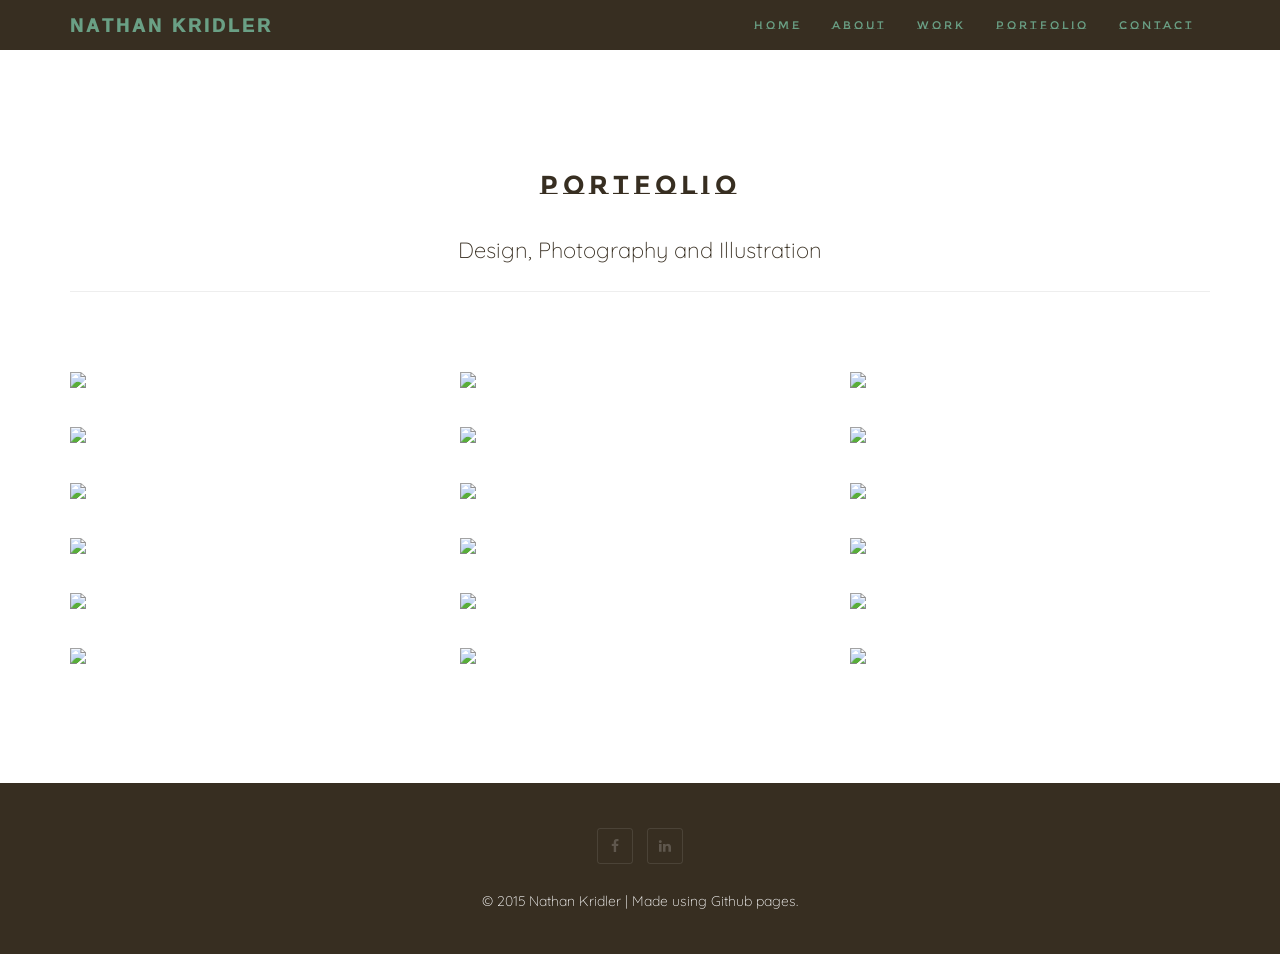
==== commit 90f17735: "Portfolio update" ====
--- a/index.html
+++ b/index.html
@@ -95,19 +95,19 @@
                 <img src="/portfolio/assets/images/design-1_thumbnail.jpg"></a>
               </div>
               <div class="col-xs-12 col-sm-6 col-md-4 portfolio">  
-              <a href="/portfolio/assets/images/design-2.jpg" data-lightbox="gallery" data-title="Check presenter inserts printed with pantone 802 and a foil stamp">
+              <a href="/portfolio/assets/images/design-2.jpg" data-lightbox="gallery" data-title="Certified Local check presenter inserts">
                 <img src="/portfolio/assets/images/design-2_thumbnail.jpg"></a>
               </div>  
               <div class="col-xs-12 col-sm-6 col-md-4 portfolio">  
-                <a href="/portfolio/assets/images/design-3.jpg" data-lightbox="gallery" data-title="Email Blast Newsletters">
+                <a href="/portfolio/assets/images/design-3.jpg" data-lightbox="gallery" data-title="Metro Rail Advertisement">
                 <img src="/portfolio/assets/images/design-3_thumbnail.jpg"></a>
               </div>  
               <div class="col-xs-12 col-sm-6 col-md-4 portfolio">  
-                <a href="/portfolio/assets/images/design-4.jpg" data-lightbox="gallery" data-title="Spotluck sponsored concert flyer">
+                <a href="/portfolio/assets/images/design-4.jpg" data-lightbox="gallery" data-title="Spotluck sponsored concert">
                 <img src="/portfolio/assets/images/design-4_thumbnail.jpg"></a>
               </div>
               <div class="col-xs-12 col-sm-6 col-md-4 portfolio">
-                <a href="/portfolio/assets/images/design-5.jpg" data-lightbox="gallery" data-title="Flyer display">
+                <a href="/portfolio/assets/images/design-5.jpg" data-lightbox="gallery" data-title=" Trade booth flyer display">
                 <img src="/portfolio/assets/images/design-5_thumbnail.jpg"></a>
               </div>
               <div class="col-xs-12 col-sm-6 col-md-4 portfolio">
